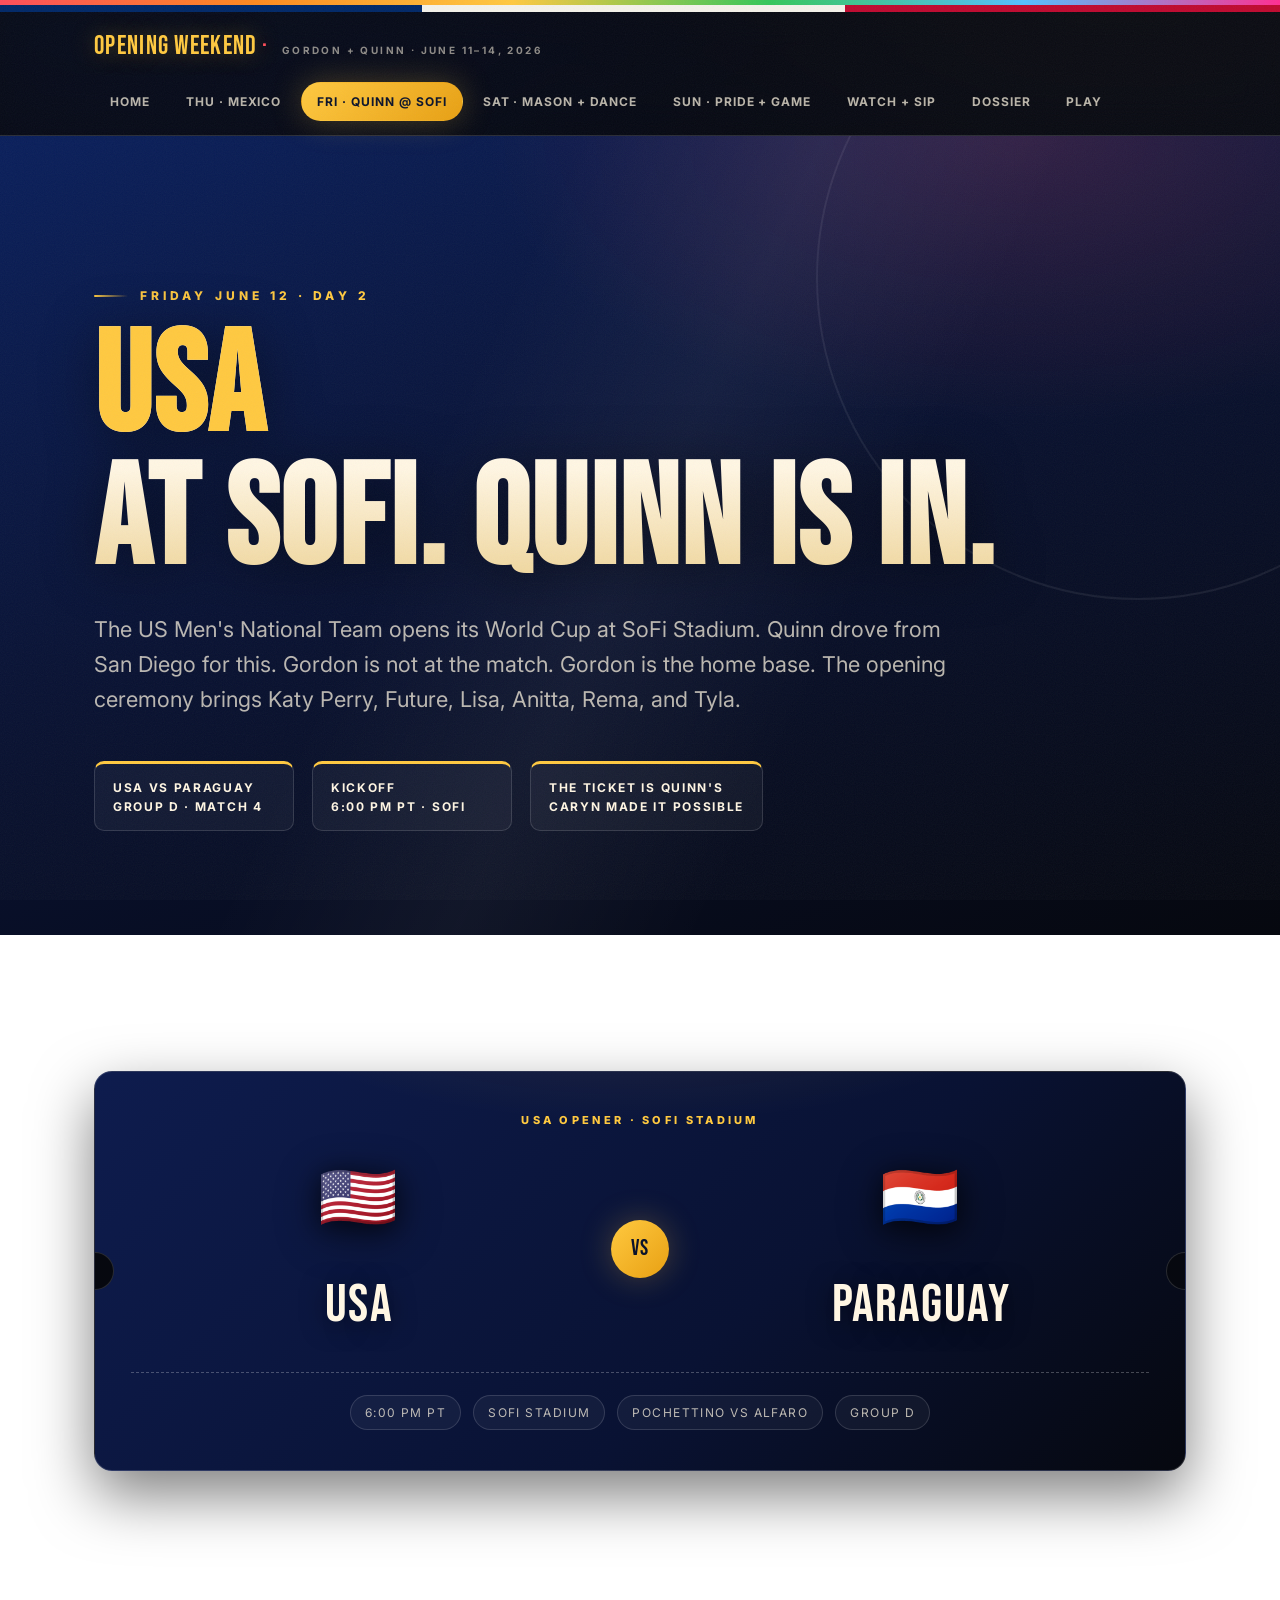
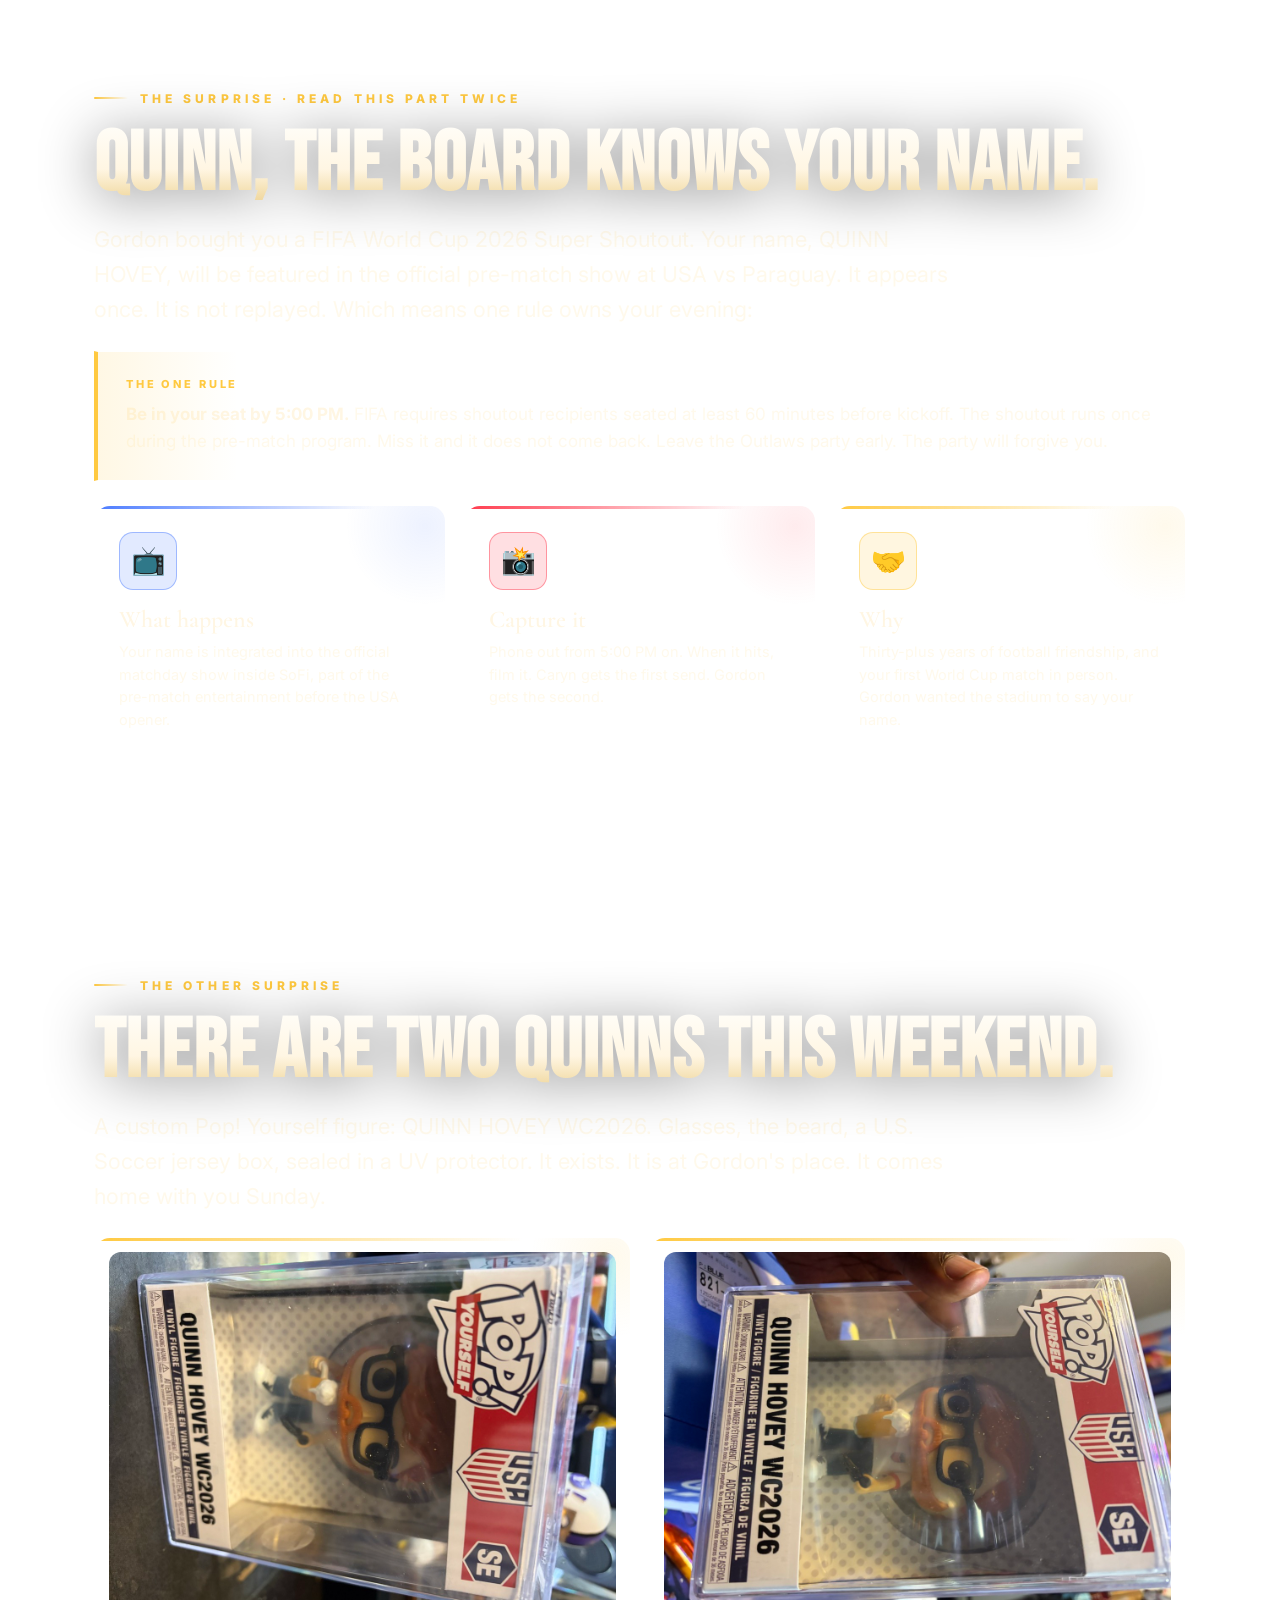
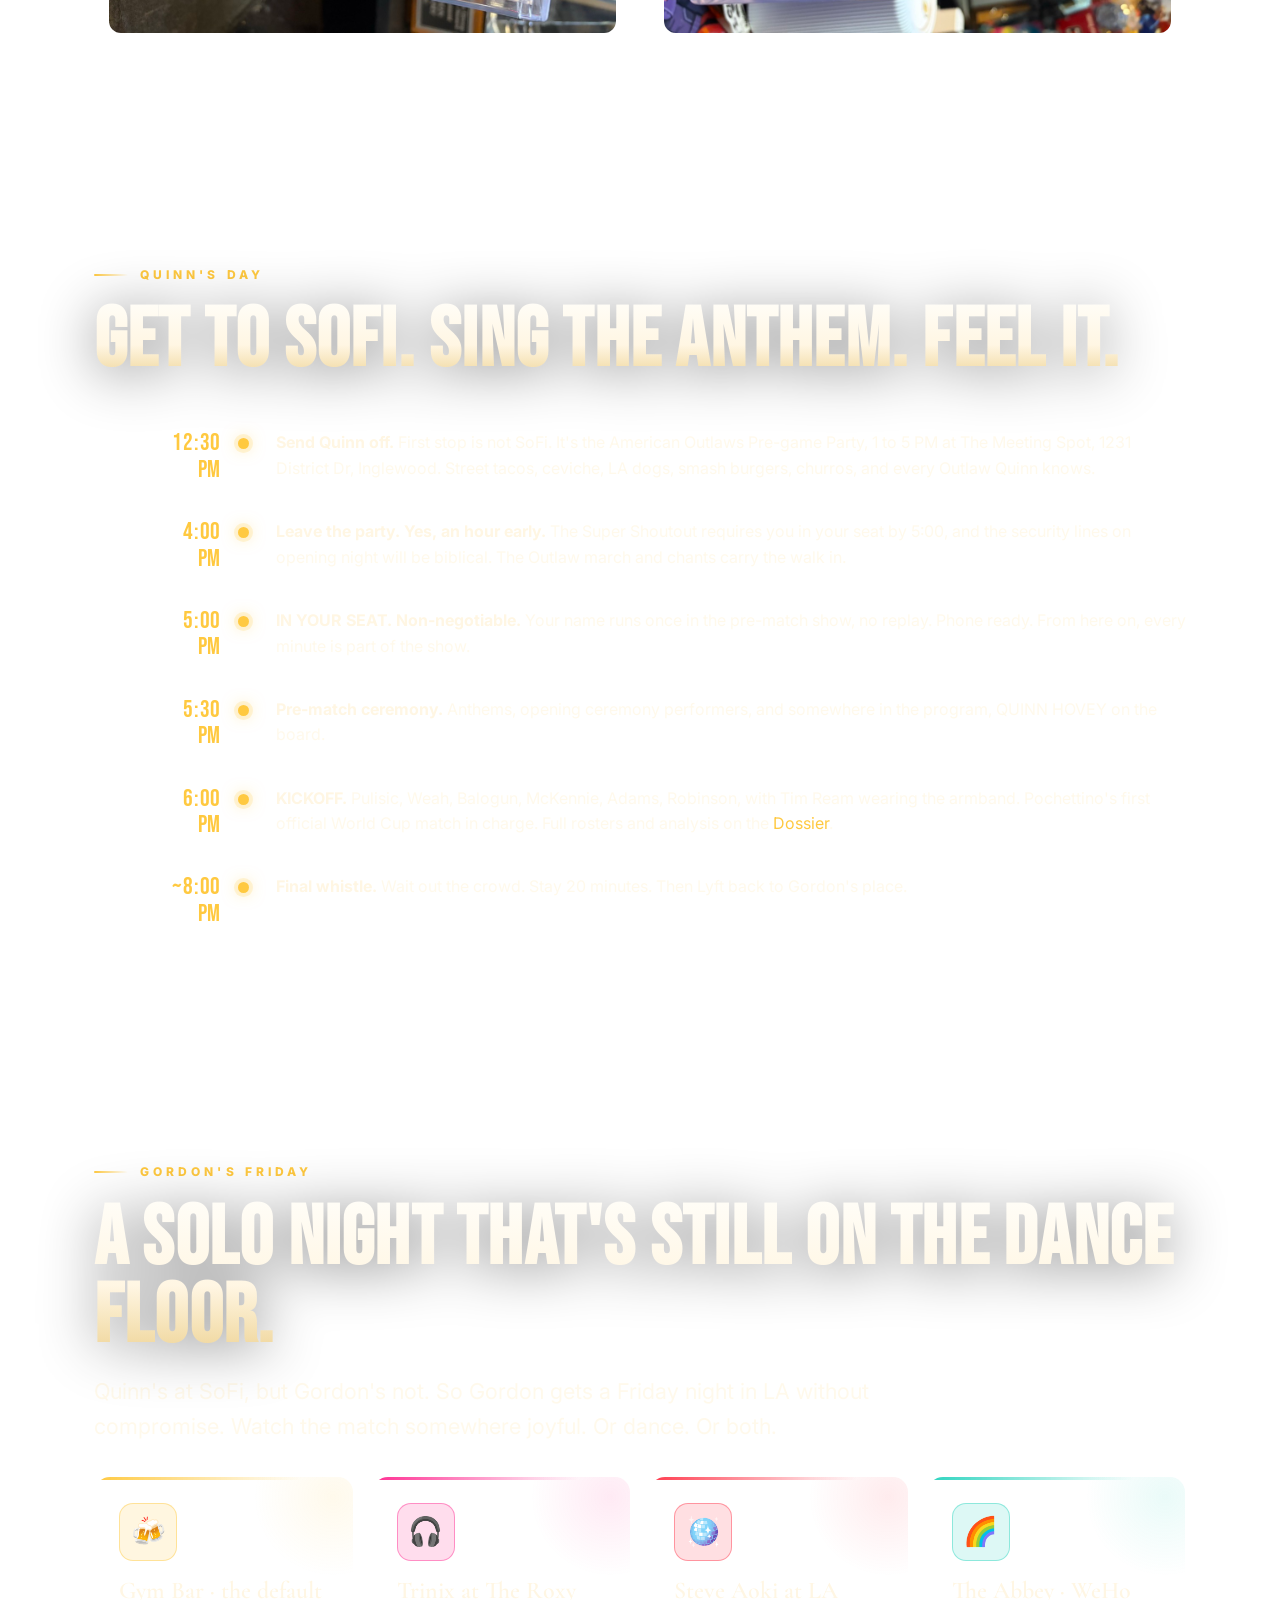
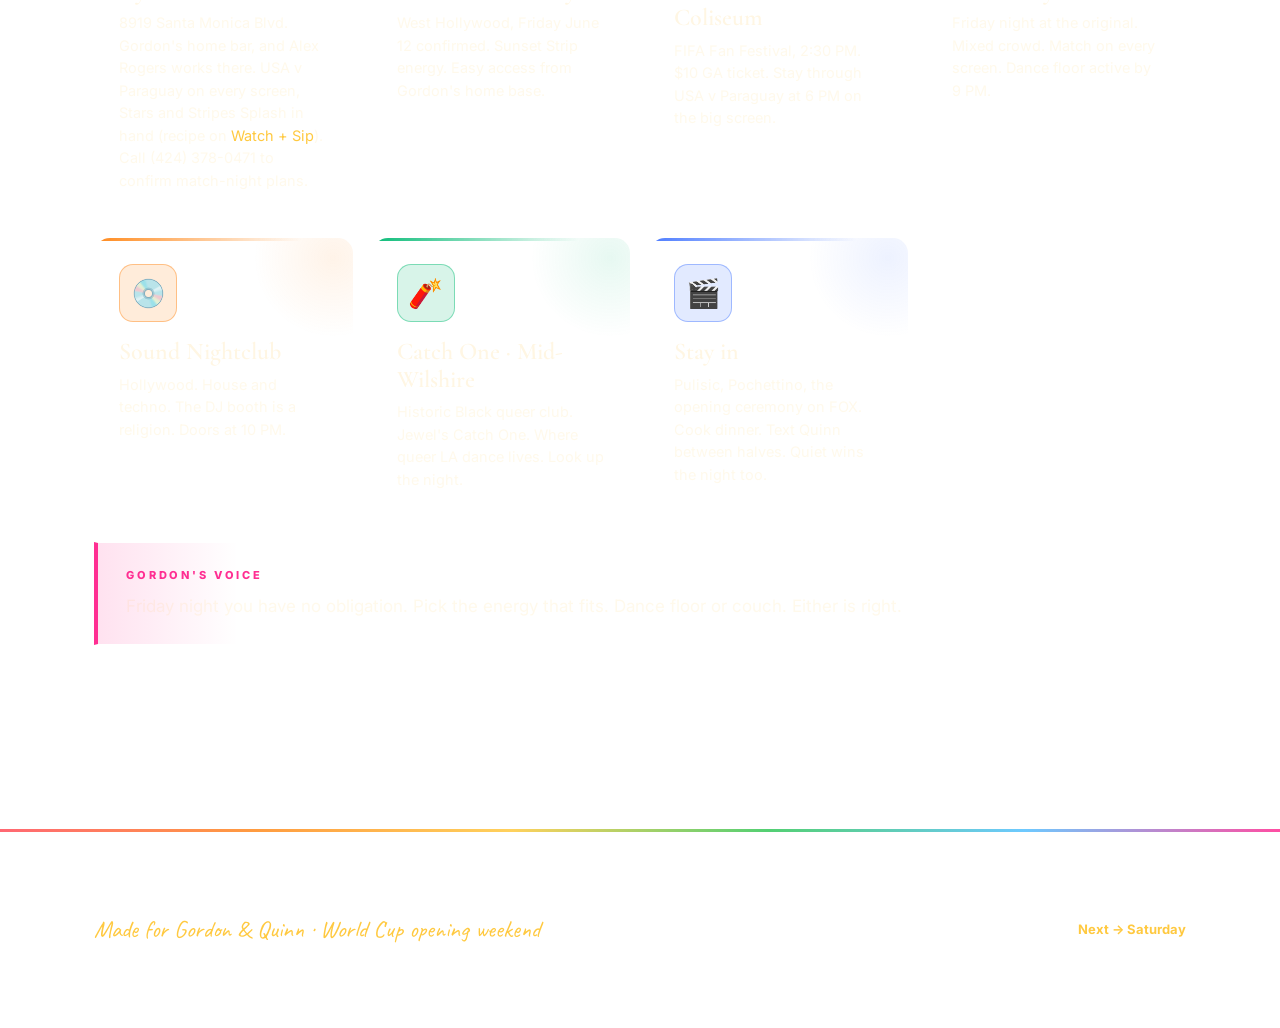
==== friday.html @ e185a809 "Opening Weekend LA — Gordon + Quinn World Cup 2026 site" ====
<!DOCTYPE html>
<html lang="en">
<head>
<meta charset="utf-8">
<meta name="viewport" content="width=device-width, initial-scale=1">
<title>Friday · Quinn at SoFi · Opening Weekend LA</title>
<link href="https://fonts.googleapis.com/css2?family=Bebas+Neue&family=Caveat:wght@400;700&family=Cormorant+Garamond:wght@500;600&family=Inter:wght@400;500;600;700;800&display=swap" rel="stylesheet">
<link rel="stylesheet" href="styles.css">
</head>
<body>

<div class="rainbow-bar"></div>
<div class="flag-bar usa"></div>

<header class="masthead">
  <div class="wrap">
    <a class="brand" href="index.html">Opening Weekend<span class="dot">·</span><span class="sub">Gordon + Quinn · June 11–14, 2026</span></a>
    <nav class="primary">
      <a href="index.html">Home</a>
      <a href="thursday.html">Thu · Mexico</a>
      <a href="friday.html" class="current">Fri · Quinn @ SoFi</a>
      <a href="saturday.html">Sat · Mason + Dance</a>
      <a href="sunday.html">Sun · Pride + Game</a>
      <a href="watch.html">Watch + Sip</a>
      <a href="showdown.html">Dossier</a>
      <a href="play.html">Play</a>
    </nav>
  </div>
</header>

<section class="hero usa">
  <div class="wrap">
    <div class="eyebrow" style="color: var(--gold);">Friday June 12 · Day 2</div>
    <h1 class="display"><span class="accent">USA</span><br>at SoFi. Quinn is in.</h1>
    <p class="lede" style="margin-top: 24px;">The US Men's National Team opens its World Cup at SoFi Stadium. Quinn drove from San Diego for this. Gordon is not at the match. Gordon is the home base. The opening ceremony brings Katy Perry, Future, Lisa, Anitta, Rema, and Tyla.</p>
    <div class="hero-meta">
      <div>USA vs Paraguay<br>Group D · Match 4</div>
      <div>Kickoff<br>6:00 PM PT · SoFi</div>
      <div>The ticket is Quinn's<br>Caryn made it possible</div>
    </div>
  </div>
</section>

<section class="section">
  <div class="wrap">
    <div class="match-card">
      <div class="label">USA opener · SoFi Stadium</div>
      <div class="teams">
        <div class="team"><span class="flag">🇺🇸</span>USA</div>
        <div class="vs">vs</div>
        <div class="team"><span class="flag">🇵🇾</span>Paraguay</div>
      </div>
      <div class="details">
        <span>6:00 PM PT</span>
        <span>SoFi Stadium</span>
        <span>Pochettino vs Alfaro</span>
        <span>Group D</span>
      </div>
    </div>
  </div>
</section>

<section class="section">
  <div class="wrap">
    <div class="eyebrow" style="color: var(--gold);">The surprise · read this part twice</div>
    <h2 class="display">Quinn, the board knows your name.</h2>
    <p class="lede" style="margin-top: 18px;">Gordon bought you a FIFA World Cup 2026 Super Shoutout. Your name, QUINN HOVEY, will be featured in the official pre-match show at USA vs Paraguay. It appears once. It is not replayed. Which means one rule owns your evening:</p>
    <div class="callout gold" style="margin-top: 24px;">
      <div class="label">The one rule</div>
      <p><strong>Be in your seat by 5:00 PM.</strong> FIFA requires shoutout recipients seated at least 60 minutes before kickoff. The shoutout runs once during the pre-match program. Miss it and it does not come back. Leave the Outlaws party early. The party will forgive you.</p>
    </div>
    <div class="cards-grid" style="margin-top: 24px;">
      <div class="fact-card blue">
        <div class="icon">📺</div>
        <h4>What happens</h4>
        <p>Your name is integrated into the official matchday show inside SoFi, part of the pre-match entertainment before the USA opener.</p>
      </div>
      <div class="fact-card red">
        <div class="icon">📸</div>
        <h4>Capture it</h4>
        <p>Phone out from 5:00 PM on. When it hits, film it. Caryn gets the first send. Gordon gets the second.</p>
      </div>
      <div class="fact-card gold">
        <div class="icon">🤝</div>
        <h4>Why</h4>
        <p>Thirty-plus years of football friendship, and your first World Cup match in person. Gordon wanted the stadium to say your name.</p>
      </div>
    </div>
  </div>
</section>

<section class="section">
  <div class="wrap">
    <div class="eyebrow">The other surprise</div>
    <h2 class="display">There are two Quinns this weekend.</h2>
    <p class="lede" style="margin-top: 18px;">A custom Pop! Yourself figure: QUINN HOVEY WC2026. Glasses, the beard, a U.S. Soccer jersey box, sealed in a UV protector. It exists. It is at Gordon's place. It comes home with you Sunday.</p>
    <div class="cards-grid" style="margin-top: 24px;">
      <div class="fact-card" style="padding: 14px;">
        <img src="assets/funko-quinn-box.jpg" alt="Custom Funko Pop! Yourself figure QUINN HOVEY WC2026 in USA box, sealed in a UV protector" style="width: 100%; border-radius: 12px; display: block;">
      </div>
      <div class="fact-card" style="padding: 14px;">
        <img src="assets/funko-quinn-hand.jpg" alt="The QUINN HOVEY WC2026 Funko held up close, glasses and beard visible" style="width: 100%; border-radius: 12px; display: block;">
      </div>
    </div>
  </div>
</section>

<section class="section">
  <div class="wrap">
    <div class="eyebrow">Quinn's day</div>
    <h2 class="display">Get to SoFi. Sing the anthem. Feel it.</h2>
    <div class="itinerary">
      <div class="when">12:30<br>PM</div>
      <div class="what"><strong>Send Quinn off.</strong> First stop is not SoFi. It's the American Outlaws Pre-game Party, 1 to 5 PM at The Meeting Spot, 1231 District Dr, Inglewood. Street tacos, ceviche, LA dogs, smash burgers, churros, and every Outlaw Quinn knows.</div>
      <div class="when">4:00<br>PM</div>
      <div class="what"><strong>Leave the party. Yes, an hour early.</strong> The Super Shoutout requires you in your seat by 5:00, and the security lines on opening night will be biblical. The Outlaw march and chants carry the walk in.</div>
      <div class="when">5:00<br>PM</div>
      <div class="what"><strong>IN YOUR SEAT. Non-negotiable.</strong> Your name runs once in the pre-match show, no replay. Phone ready. From here on, every minute is part of the show.</div>
      <div class="when">5:30<br>PM</div>
      <div class="what"><strong>Pre-match ceremony.</strong> Anthems, opening ceremony performers, and somewhere in the program, QUINN HOVEY on the board.</div>
      <div class="when">6:00<br>PM</div>
      <div class="what"><strong>KICKOFF.</strong> Pulisic, Weah, Balogun, McKennie, Adams, Robinson, with Tim Ream wearing the armband. Pochettino's first official World Cup match in charge. Full rosters and analysis on the <a href="showdown.html">Dossier</a>.</div>
      <div class="when">~8:00<br>PM</div>
      <div class="what"><strong>Final whistle.</strong> Wait out the crowd. Stay 20 minutes. Then Lyft back to Gordon's place.</div>
    </div>
  </div>
</section>

<section class="section">
  <div class="wrap">
    <div class="eyebrow">Gordon's Friday</div>
    <h2 class="display">A solo night that's still on the dance floor.</h2>
    <p class="lede" style="margin-top: 18px;">Quinn's at SoFi, but Gordon's not. So Gordon gets a Friday night in LA without compromise. Watch the match somewhere joyful. Or dance. Or both.</p>
    <div class="cards-grid">
      <div class="fact-card gold">
        <div class="icon">🍻</div>
        <h4>Gym Bar · the default</h4>
        <p>8919 Santa Monica Blvd. Gordon's home bar, and Alex Rogers works there. USA v Paraguay on every screen, Stars and Stripes Splash in hand (recipe on <a href="watch.html">Watch + Sip</a>). Call (424) 378-0471 to confirm match-night plans.</p>
      </div>
      <div class="fact-card magenta">
        <div class="icon">🎧</div>
        <h4>Trinix at The Roxy</h4>
        <p>West Hollywood, Friday June 12 confirmed. Sunset Strip energy. Easy access from Gordon's home base.</p>
      </div>
      <div class="fact-card red">
        <div class="icon">🪩</div>
        <h4>Steve Aoki at LA Coliseum</h4>
        <p>FIFA Fan Festival, 2:30 PM. $10 GA ticket. Stay through USA v Paraguay at 6 PM on the big screen.</p>
      </div>
      <div class="fact-card teal">
        <div class="icon">🌈</div>
        <h4>The Abbey · WeHo</h4>
        <p>Friday night at the original. Mixed crowd. Match on every screen. Dance floor active by 9 PM.</p>
      </div>
      <div class="fact-card orange">
        <div class="icon">💿</div>
        <h4>Sound Nightclub</h4>
        <p>Hollywood. House and techno. The DJ booth is a religion. Doors at 10 PM.</p>
      </div>
      <div class="fact-card green">
        <div class="icon">🧨</div>
        <h4>Catch One · Mid-Wilshire</h4>
        <p>Historic Black queer club. Jewel's Catch One. Where queer LA dance lives. Look up the night.</p>
      </div>
      <div class="fact-card blue">
        <div class="icon">🎬</div>
        <h4>Stay in</h4>
        <p>Pulisic, Pochettino, the opening ceremony on FOX. Cook dinner. Text Quinn between halves. Quiet wins the night too.</p>
      </div>
    </div>
    <div class="callout magenta" style="margin-top: 24px;">
      <div class="label">Gordon's voice</div>
      <p>Friday night you have no obligation. Pick the energy that fits. Dance floor or couch. Either is right.</p>
    </div>
  </div>
</section>

<footer class="site">
  <div class="wrap">
    <div class="made">Made for Gordon &amp; Quinn · World Cup opening weekend</div>
    <div><a href="saturday.html">Next → Saturday</a></div>
  </div>
</footer>

</body>
</html>
---- styles.css ----
/* Opening Weekend LA · Gordon + Quinn · World Cup 2026
   v2 — "Night Match" design system
   Stadium-night base, floodlight glows, glass cards, editorial type, motion with intent. */

:root {
  /* Stage */
  --night: #06080F;
  --night-2: #0A0F1E;
  --panel: rgba(255, 255, 255, 0.045);
  --panel-strong: rgba(255, 255, 255, 0.08);
  --glass-line: rgba(255, 255, 255, 0.14);
  --cream: #FFF6E3;
  --ink: #0B132B;

  /* Voices (text-bright variants for dark stage) */
  --gold: #FFC940;
  --gold-deep: #E8A013;
  --vermilion: #FF4D5A;
  --mexico-green: #0DBC79;
  --mexico-red: #FF3B4E;
  --usa-blue: #4D7CFF;
  --usa-red: #FF4D5A;
  --teal: #2DD4BF;
  --magenta: #FF2E92;
  --orange: #FF8A1E;
  --skyblue: #54C0FF;
  --grass: #35C75A;

  /* Flag-true colors (bars only) */
  --flag-green: #006847;
  --flag-red: #CE1126;
  --flag-blue: #002868;
  --flag-red-usa: #BF0A30;

  --rule: rgba(255, 255, 255, 0.10);
  --text-dim: rgba(255, 246, 227, 0.72);
  --text-faint: rgba(255, 246, 227, 0.55);
  --shadow: 0 24px 60px rgba(0, 0, 0, 0.5);
  --shadow-sm: 0 8px 24px rgba(0, 0, 0, 0.35);
  --glow-gold: 0 0 32px rgba(255, 201, 64, 0.25);
}

* { box-sizing: border-box; margin: 0; padding: 0; }
html { scroll-behavior: smooth; }

body {
  background:
    radial-gradient(1100px 600px at 12% -5%, rgba(77, 124, 255, 0.14), transparent 60%),
    radial-gradient(1000px 560px at 88% -5%, rgba(255, 201, 64, 0.10), transparent 60%),
    radial-gradient(900px 700px at 50% 110%, rgba(255, 46, 146, 0.07), transparent 65%),
    linear-gradient(180deg, var(--night-2) 0%, var(--night) 100%);
  background-attachment: fixed;
  color: var(--cream);
  font-family: "Inter", -apple-system, "Segoe UI", system-ui, sans-serif;
  font-size: 17px;
  line-height: 1.6;
  -webkit-font-smoothing: antialiased;
  overflow-x: hidden;
}

/* Film grain so the dark reads as atmosphere, not emptiness */
body::after {
  content: "";
  position: fixed;
  inset: 0;
  pointer-events: none;
  z-index: 1000;
  opacity: 0.05;
  background-image: url("data:image/svg+xml,%3Csvg xmlns='http://www.w3.org/2000/svg' width='160' height='160'%3E%3Cfilter id='n'%3E%3CfeTurbulence type='fractalNoise' baseFrequency='0.9' numOctaves='2'/%3E%3C/filter%3E%3Crect width='160' height='160' filter='url(%23n)'/%3E%3C/svg%3E");
}

img { max-width: 100%; display: block; }
a { color: var(--gold); text-decoration: none; border-bottom: 2px solid transparent; transition: border-color 0.2s, color 0.2s; }
a:hover { border-bottom-color: var(--gold); color: #FFE08A; }
button { font-family: inherit; cursor: pointer; }

.wrap { max-width: 1140px; margin: 0 auto; padding: 32px 24px; position: relative; }
.section { padding: 72px 0; position: relative; }
.section + .section { border-top: 1px solid var(--rule); }

/* ================= Type ================= */
.display {
  font-family: "Bebas Neue", "Oswald", sans-serif;
  font-weight: 700;
  letter-spacing: 0.015em;
  line-height: 0.94;
  text-transform: uppercase;
  background: linear-gradient(180deg, #FFFDF7 0%, var(--cream) 55%, #E9C97E 115%);
  -webkit-background-clip: text;
  background-clip: text;
  -webkit-text-fill-color: transparent;
  filter: drop-shadow(0 6px 28px rgba(0, 0, 0, 0.45));
}
h1.display { font-size: clamp(64px, 11vw, 152px); }
h2.display { font-size: clamp(42px, 6.5vw, 84px); }
h3.display { font-size: clamp(30px, 4vw, 50px); }

/* Accent spans stay vivid inside gradient headlines */
.display .accent { -webkit-text-fill-color: var(--gold); color: var(--gold); }
.display .vermilion { -webkit-text-fill-color: var(--vermilion); color: var(--vermilion); }
.display .skyblue { -webkit-text-fill-color: var(--skyblue); color: var(--skyblue); }
.display span[style] { -webkit-text-fill-color: currentColor; }

.script { font-family: "Caveat", cursive; font-style: italic; }

.eyebrow {
  font-size: 12px;
  letter-spacing: 0.34em;
  text-transform: uppercase;
  font-weight: 800;
  color: var(--gold);
  margin-bottom: 18px;
  display: inline-flex;
  align-items: center;
  gap: 12px;
}
.eyebrow::before {
  content: "";
  width: 34px;
  height: 2px;
  background: linear-gradient(90deg, var(--gold), transparent);
  border-radius: 2px;
}

.lede {
  font-size: clamp(18px, 1.7vw, 22px);
  line-height: 1.6;
  max-width: 62ch;
  color: var(--text-dim);
  font-weight: 400;
}
.small { font-size: 14px; color: var(--text-faint); }

/* ================= Bars ================= */
.rainbow-bar {
  height: 5px;
  background: linear-gradient(90deg,
    #FF4D5A, #FF8A1E, #FFC940, #35C75A, #54C0FF, #FF2E92);
}
.flag-bar {
  height: 7px;
  background: linear-gradient(90deg,
    var(--flag-green) 0%, var(--flag-green) 33%,
    #F4F2EA 33%, #F4F2EA 66%,
    var(--flag-red) 66%, var(--flag-red) 100%);
}
.flag-bar.usa {
  background: linear-gradient(90deg,
    var(--flag-blue) 0%, var(--flag-blue) 33%,
    #F4F2EA 33%, #F4F2EA 66%,
    var(--flag-red-usa) 66%, var(--flag-red-usa) 100%);
}

/* ================= Masthead ================= */
.masthead {
  position: sticky;
  top: 0;
  z-index: 50;
  background: rgba(6, 8, 15, 0.72);
  -webkit-backdrop-filter: blur(18px) saturate(1.4);
  backdrop-filter: blur(18px) saturate(1.4);
  border-bottom: 1px solid var(--glass-line);
}
.masthead .wrap {
  display: flex;
  justify-content: space-between;
  align-items: center;
  padding: 14px 24px;
  flex-wrap: wrap;
  gap: 14px;
}
.brand {
  font-family: "Bebas Neue", sans-serif;
  font-size: 26px;
  letter-spacing: 0.05em;
  color: var(--gold);
  border: none;
  text-transform: uppercase;
  text-shadow: 0 0 24px rgba(255, 201, 64, 0.35);
}
.brand:hover { color: #FFE08A; border: none; }
.brand .dot { color: var(--vermilion); margin: 0 4px; }
.brand .sub {
  font-family: "Inter", sans-serif;
  font-size: 10px;
  letter-spacing: 0.24em;
  color: var(--text-faint);
  font-weight: 700;
  margin-left: 10px;
  text-shadow: none;
}
nav.primary { display: flex; gap: 4px; flex-wrap: wrap; }
nav.primary a {
  font-size: 12px;
  letter-spacing: 0.08em;
  font-weight: 700;
  color: var(--text-dim);
  padding: 9px 15px;
  border: 1px solid transparent;
  border-radius: 999px;
  text-transform: uppercase;
  transition: all 0.2s;
}
nav.primary a:hover {
  color: var(--cream);
  border-color: var(--glass-line);
  background: var(--panel);
}
nav.primary a.current {
  background: linear-gradient(135deg, var(--gold) 0%, var(--gold-deep) 100%);
  color: var(--ink);
  box-shadow: var(--glow-gold);
  border-color: transparent;
}

/* ================= Hero ================= */
.hero {
  padding: 110px 0 72px;
  position: relative;
  overflow: hidden;
  isolation: isolate;
}
/* Pitch center-circle, faint, behind everything */
.hero::before {
  content: "";
  position: absolute;
  right: -180px;
  top: -180px;
  width: 640px;
  height: 640px;
  border: 2px solid rgba(255, 255, 255, 0.07);
  border-radius: 50%;
  z-index: -1;
}
/* Floodlight beam */
.hero::after {
  content: "";
  position: absolute;
  inset: 0;
  z-index: -1;
  background: linear-gradient(115deg, transparent 35%, rgba(255, 255, 255, 0.045) 50%, transparent 65%);
}
.hero .wrap > * { animation: rise 0.8s cubic-bezier(0.2, 0.7, 0.2, 1) both; }
.hero .wrap > *:nth-child(2) { animation-delay: 0.1s; }
.hero .wrap > *:nth-child(3) { animation-delay: 0.22s; }
.hero .wrap > *:nth-child(4) { animation-delay: 0.34s; }

.hero.mexican {
  background:
    radial-gradient(900px 480px at 80% 0%, rgba(255, 59, 78, 0.18), transparent 60%),
    linear-gradient(160deg, #003D2B 0%, #06221A 45%, var(--night) 100%);
}
.hero.usa {
  background:
    radial-gradient(900px 480px at 80% 0%, rgba(255, 77, 90, 0.16), transparent 60%),
    linear-gradient(160deg, #0A1F5C 0%, #091233 45%, var(--night) 100%);
}
.hero.party {
  background:
    radial-gradient(900px 480px at 75% 0%, rgba(84, 192, 255, 0.14), transparent 60%),
    linear-gradient(160deg, #5C0F3C 0%, #220A26 50%, var(--night) 100%);
}
.hero.play {
  background:
    radial-gradient(900px 480px at 78% 0%, rgba(255, 201, 64, 0.14), transparent 60%),
    linear-gradient(160deg, #0B4D33 0%, #07281F 50%, var(--night) 100%);
}
.hero.sun {
  background:
    radial-gradient(1000px 520px at 75% -10%, rgba(255, 255, 255, 0.35), transparent 55%),
    linear-gradient(160deg, #FFC940 0%, #FF8A1E 60%, #F4632E 100%);
  color: var(--ink);
}
.hero.sun .display {
  background: linear-gradient(180deg, #1A1206 0%, #3B240A 100%);
  -webkit-background-clip: text;
  background-clip: text;
  -webkit-text-fill-color: transparent;
  filter: drop-shadow(0 4px 18px rgba(120, 60, 0, 0.25));
}
.hero.sun .lede { color: rgba(26, 18, 6, 0.82); }
.hero.sun::before { border-color: rgba(255, 255, 255, 0.28); }

.hero-meta {
  display: flex;
  gap: 18px;
  margin-top: 44px;
  font-size: 12px;
  letter-spacing: 0.14em;
  text-transform: uppercase;
  font-weight: 700;
  flex-wrap: wrap;
}
.hero-meta > div {
  background: var(--panel);
  border: 1px solid var(--glass-line);
  border-top: 3px solid var(--gold);
  border-radius: 10px;
  padding: 14px 18px;
  min-width: 200px;
  line-height: 1.6;
  -webkit-backdrop-filter: blur(8px);
  backdrop-filter: blur(8px);
}
.hero.sun .hero-meta > div {
  background: rgba(255, 255, 255, 0.30);
  border-color: rgba(26, 18, 6, 0.18);
  border-top-color: var(--ink);
}

/* ================= Day cards (home) ================= */
.days-grid {
  display: grid;
  grid-template-columns: repeat(auto-fit, minmax(230px, 1fr));
  gap: 18px;
  margin-top: 36px;
}
.day-card {
  --edge: var(--mexico-green);
  position: relative;
  display: block;
  padding: 26px 24px 30px;
  border-radius: 16px;
  color: var(--cream);
  border: 1px solid transparent;
  background:
    linear-gradient(180deg, rgba(20, 26, 44, 0.92), rgba(11, 15, 28, 0.92)) padding-box,
    linear-gradient(160deg, var(--edge), rgba(255, 255, 255, 0.08) 55%, transparent) border-box;
  box-shadow: var(--shadow-sm);
  transition: transform 0.25s cubic-bezier(0.2, 0.7, 0.2, 1), box-shadow 0.25s;
  overflow: hidden;
}
.day-card.fri { --edge: var(--usa-blue); }
.day-card.sat { --edge: var(--magenta); }
.day-card.sun { --edge: var(--gold); }
.day-card::after {
  content: "→";
  position: absolute;
  right: 20px;
  bottom: 16px;
  font-size: 20px;
  color: var(--edge);
  opacity: 0;
  transform: translateX(-8px);
  transition: all 0.25s;
}
.day-card:hover {
  transform: translateY(-6px);
  box-shadow: 0 20px 48px rgba(0, 0, 0, 0.55), 0 0 0 1px var(--edge);
  color: var(--cream);
}
.day-card:hover::after { opacity: 1; transform: translateX(0); }
.day-card .date {
  font-family: "Bebas Neue", sans-serif;
  font-size: 64px;
  line-height: 0.85;
  background: linear-gradient(180deg, var(--cream), var(--edge));
  -webkit-background-clip: text;
  background-clip: text;
  -webkit-text-fill-color: transparent;
}
.day-card .date .weekday {
  display: block;
  font-family: "Inter", sans-serif;
  font-size: 12px;
  letter-spacing: 0.3em;
  font-weight: 800;
  -webkit-text-fill-color: var(--edge);
  margin-top: 10px;
}
.day-card .title {
  font-family: "Cormorant Garamond", Georgia, serif;
  font-size: 24px;
  line-height: 1.18;
  margin-top: 18px;
  font-weight: 600;
  color: var(--cream);
}
.day-card .tag {
  font-size: 13px;
  color: var(--text-faint);
  margin-top: 12px;
  line-height: 1.5;
}

/* ================= Itinerary (timeline) ================= */
.itinerary {
  display: grid;
  grid-template-columns: 150px 1fr;
  gap: 0 32px;
  margin-top: 32px;
}
.itinerary .when {
  font-family: "Bebas Neue", sans-serif;
  font-size: 24px;
  color: var(--gold);
  text-align: right;
  letter-spacing: 0.03em;
  padding: 18px 22px 18px 0;
  position: relative;
  border-right: 1px solid var(--rule);
  line-height: 1.1;
}
.itinerary .when::after {
  content: "";
  position: absolute;
  right: -6px;
  top: 26px;
  width: 11px;
  height: 11px;
  border-radius: 50%;
  background: var(--gold);
  box-shadow: 0 0 0 4px rgba(255, 201, 64, 0.18), 0 0 16px rgba(255, 201, 64, 0.6);
}
.itinerary .what {
  font-size: 16px;
  line-height: 1.6;
  padding: 18px 0;
  color: var(--text-dim);
  border-bottom: 1px dashed var(--rule);
}
.itinerary .what strong { color: var(--cream); font-weight: 700; }

/* ================= Fact cards ================= */
.cards-grid {
  display: grid;
  grid-template-columns: repeat(auto-fit, minmax(250px, 1fr));
  gap: 18px;
  margin-top: 32px;
}
.fact-card {
  --edge: var(--gold);
  background: var(--panel);
  border: 1px solid var(--glass-line);
  border-radius: 16px;
  padding: 26px 24px;
  position: relative;
  overflow: hidden;
  -webkit-backdrop-filter: blur(10px);
  backdrop-filter: blur(10px);
  transition: transform 0.25s cubic-bezier(0.2, 0.7, 0.2, 1), border-color 0.25s, box-shadow 0.25s;
}
.fact-card::before {
  content: "";
  position: absolute;
  top: 0; left: 0; right: 0;
  height: 3px;
  background: linear-gradient(90deg, var(--edge), transparent 80%);
}
.fact-card::after {
  content: "";
  position: absolute;
  top: -60px; right: -60px;
  width: 160px; height: 160px;
  border-radius: 50%;
  background: radial-gradient(circle, var(--edge) 0%, transparent 70%);
  opacity: 0.10;
  transition: opacity 0.25s;
}
.fact-card:hover {
  transform: translateY(-4px);
  border-color: var(--edge);
  box-shadow: 0 16px 40px rgba(0, 0, 0, 0.45);
}
.fact-card:hover::after { opacity: 0.22; }
.fact-card.green { --edge: var(--mexico-green); }
.fact-card.red { --edge: var(--mexico-red); }
.fact-card.blue { --edge: var(--usa-blue); }
.fact-card.magenta { --edge: var(--magenta); }
.fact-card.teal { --edge: var(--teal); }
.fact-card.orange { --edge: var(--orange); }
.fact-card.gold { --edge: var(--gold); }
.fact-card .icon {
  width: 58px; height: 58px;
  display: grid;
  place-items: center;
  font-size: 28px;
  border-radius: 14px;
  background: color-mix(in srgb, var(--edge) 16%, transparent);
  border: 1px solid color-mix(in srgb, var(--edge) 45%, transparent);
  margin-bottom: 16px;
}
.fact-card h4 {
  font-family: "Cormorant Garamond", Georgia, serif;
  font-size: 24px;
  font-weight: 600;
  color: var(--cream);
  margin-bottom: 8px;
  line-height: 1.15;
}
.fact-card p { font-size: 14.5px; line-height: 1.55; color: var(--text-dim); }

/* ================= Match card (ticket) ================= */
.match-card {
  position: relative;
  background:
    radial-gradient(700px 300px at 50% -40%, rgba(255, 201, 64, 0.16), transparent 70%),
    linear-gradient(135deg, #0E1C4E 0%, #091233 60%, #06080F 100%);
  color: var(--cream);
  border: 1px solid var(--glass-line);
  border-radius: 18px;
  padding: 40px 36px;
  box-shadow: var(--shadow);
  margin-top: 32px;
  overflow: hidden;
}
.match-card.mexico {
  background:
    radial-gradient(700px 300px at 50% -40%, rgba(255, 201, 64, 0.16), transparent 70%),
    linear-gradient(135deg, #064D36 0%, #06291E 60%, #06080F 100%);
}
/* Ticket punch-holes */
.match-card::before, .match-card::after {
  content: "";
  position: absolute;
  top: 50%;
  width: 36px; height: 36px;
  border-radius: 50%;
  background: var(--night);
  border: 1px solid var(--glass-line);
  transform: translateY(-50%);
}
.match-card::before { left: -19px; }
.match-card::after { right: -19px; }
.match-card .label {
  font-size: 11px;
  letter-spacing: 0.3em;
  font-weight: 800;
  text-transform: uppercase;
  color: var(--gold);
  margin-bottom: 14px;
  text-align: center;
}
.match-card .teams {
  display: grid;
  grid-template-columns: 1fr auto 1fr;
  gap: 24px;
  align-items: center;
  margin: 20px 0;
}
.match-card .team {
  text-align: center;
  font-family: "Bebas Neue", sans-serif;
  font-size: clamp(30px, 4.5vw, 54px);
  letter-spacing: 0.02em;
  text-shadow: 0 4px 24px rgba(0, 0, 0, 0.5);
}
.match-card .team .flag {
  font-size: 64px;
  display: block;
  margin-bottom: 10px;
  filter: drop-shadow(0 8px 20px rgba(0, 0, 0, 0.45));
}
.match-card .vs {
  font-family: "Bebas Neue", sans-serif;
  font-size: 22px;
  color: var(--ink);
  letter-spacing: 0.06em;
  background: linear-gradient(135deg, var(--gold), var(--gold-deep));
  width: 58px; height: 58px;
  border-radius: 50%;
  display: grid;
  place-items: center;
  box-shadow: var(--glow-gold);
}
.match-card .details {
  display: flex;
  justify-content: center;
  gap: 12px;
  flex-wrap: wrap;
  margin-top: 24px;
  padding-top: 22px;
  border-top: 1px dashed rgba(255, 255, 255, 0.25);
  font-size: 12px;
  letter-spacing: 0.12em;
  text-transform: uppercase;
  color: var(--text-dim);
}
.match-card .details span {
  border: 1px solid var(--glass-line);
  background: var(--panel);
  padding: 7px 14px;
  border-radius: 999px;
}

/* ================= Quote ================= */
.quote {
  font-family: "Cormorant Garamond", Georgia, serif;
  font-size: clamp(28px, 3.8vw, 44px);
  font-style: italic;
  line-height: 1.28;
  color: var(--cream);
  margin: 48px 0 32px;
  max-width: 44ch;
  position: relative;
  padding-left: 36px;
}
.quote::before {
  content: "“";
  position: absolute;
  left: -14px;
  top: -48px;
  font-size: 150px;
  line-height: 1;
  color: var(--gold);
  opacity: 0.22;
  font-style: normal;
}
.quote .attr {
  font-style: normal;
  font-family: "Inter", sans-serif;
  font-size: 12px;
  letter-spacing: 0.26em;
  text-transform: uppercase;
  color: var(--gold);
  font-weight: 800;
  display: block;
  margin-top: 18px;
}

/* ================= Big stat ================= */
.bigstat {
  display: grid;
  grid-template-columns: repeat(auto-fit, minmax(160px, 1fr));
  gap: 16px;
  margin-top: 32px;
}
.bigstat .stat {
  text-align: center;
  padding: 28px 16px;
  background: var(--panel);
  border: 1px solid var(--glass-line);
  border-radius: 14px;
}
.bigstat .num {
  font-family: "Bebas Neue", sans-serif;
  font-size: 64px;
  line-height: 1;
  background: linear-gradient(180deg, var(--cream), var(--gold));
  -webkit-background-clip: text;
  background-clip: text;
  -webkit-text-fill-color: transparent;
}
.bigstat .lbl {
  font-size: 11px;
  letter-spacing: 0.2em;
  text-transform: uppercase;
  color: var(--text-faint);
  font-weight: 700;
  margin-top: 10px;
}

/* ================= Callout ================= */
.callout {
  --edge: var(--mexico-red);
  background: var(--panel);
  border: 1px solid var(--glass-line);
  border-left: 4px solid var(--edge);
  padding: 24px 28px;
  border-radius: 0 14px 14px 0;
  margin-top: 28px;
  position: relative;
  overflow: hidden;
}
.callout::before {
  content: "";
  position: absolute;
  left: 0; top: 0; bottom: 0;
  width: 140px;
  background: linear-gradient(90deg, color-mix(in srgb, var(--edge) 14%, transparent), transparent);
  pointer-events: none;
}
.callout.green { --edge: var(--mexico-green); }
.callout.blue { --edge: var(--usa-blue); }
.callout.gold { --edge: var(--gold); }
.callout.magenta { --edge: var(--magenta); }
.callout .label {
  font-size: 11px;
  letter-spacing: 0.26em;
  font-weight: 800;
  text-transform: uppercase;
  color: var(--edge);
  margin-bottom: 8px;
}
.callout p { color: var(--text-dim); }
.callout p strong { color: var(--cream); }

/* ================= Badges (trophy case) ================= */
.badges {
  display: grid;
  grid-template-columns: repeat(auto-fit, minmax(150px, 1fr));
  gap: 16px;
  margin-top: 28px;
}
.badge {
  background: var(--panel);
  border: 1.5px dashed rgba(255, 246, 227, 0.22);
  border-radius: 16px;
  padding: 20px 14px;
  text-align: center;
  position: relative;
  cursor: pointer;
  transition: all 0.25s cubic-bezier(0.2, 0.7, 0.2, 1);
  overflow: hidden;
}
.badge:hover { transform: translateY(-3px); border-color: rgba(255, 201, 64, 0.5); }
.badge .badge-icon {
  font-size: 40px;
  display: block;
  filter: grayscale(1) brightness(0.7);
  transition: filter 0.3s;
}
.badge .badge-title {
  font-family: "Bebas Neue", sans-serif;
  font-size: 17px;
  letter-spacing: 0.08em;
  margin-top: 8px;
  color: var(--text-dim);
}
.badge .badge-desc { font-size: 11px; margin-top: 4px; color: var(--text-faint); }
.badge.unlocked {
  border: 1.5px solid var(--gold);
  background:
    radial-gradient(140px 90px at 50% 0%, rgba(255, 201, 64, 0.30), transparent 75%),
    var(--panel-strong);
  box-shadow: var(--glow-gold);
  transform: scale(1.02);
}
.badge.unlocked .badge-icon { filter: none; }
.badge.unlocked .badge-title { color: var(--gold); }
.badge.unlocked .badge-desc { color: var(--text-dim); }
/* Shimmer sweep on unlock */
.badge.unlocked::after {
  content: "";
  position: absolute;
  inset: 0;
  background: linear-gradient(115deg, transparent 30%, rgba(255, 255, 255, 0.18) 50%, transparent 70%);
  background-size: 240% 100%;
  animation: shimmer 2.6s ease-in-out infinite;
  pointer-events: none;
}

/* ================= Bingo ================= */
.bingo {
  display: grid;
  grid-template-columns: repeat(5, 1fr);
  gap: 8px;
  margin-top: 24px;
  max-width: 580px;
}
.bingo-cell {
  background: var(--panel);
  border: 1px solid var(--glass-line);
  border-radius: 10px;
  padding: 8px;
  aspect-ratio: 1;
  display: flex;
  align-items: center;
  justify-content: center;
  text-align: center;
  font-size: 11px;
  font-weight: 600;
  line-height: 1.25;
  color: var(--text-dim);
  cursor: pointer;
  transition: all 0.2s;
  user-select: none;
  position: relative;
}
.bingo-cell:hover { border-color: var(--gold); color: var(--cream); transform: translateY(-2px); }
.bingo-cell.marked {
  background: linear-gradient(145deg, var(--gold) 0%, var(--gold-deep) 100%);
  color: var(--ink);
  border-color: transparent;
  font-weight: 700;
  transform: rotate(-2.5deg) scale(1.03);
  box-shadow: var(--glow-gold);
}
.bingo-cell.marked::after {
  content: "✓";
  position: absolute;
  top: 4px; right: 7px;
  font-size: 13px;
  font-weight: 900;
  color: var(--ink);
}
.bingo-cell.free {
  background: linear-gradient(145deg, var(--magenta) 0%, var(--vermilion) 100%);
  color: var(--cream);
  border-color: transparent;
  font-weight: 800;
  letter-spacing: 0.06em;
}

/* ================= Penalty game ================= */
.penalty-game {
  background:
    radial-gradient(500px 200px at 20% 0%, rgba(255, 255, 255, 0.10), transparent 60%),
    radial-gradient(500px 200px at 80% 0%, rgba(255, 255, 255, 0.10), transparent 60%),
    linear-gradient(180deg, #0E1C4E 0%, #0A2A1E 100%);
  border: 1px solid var(--glass-line);
  border-radius: 18px;
  padding: 28px 24px 32px;
  text-align: center;
  margin-top: 28px;
  box-shadow: var(--shadow);
}
.penalty-stage {
  width: 100%;
  max-width: 500px;
  margin: 16px auto 0;
  aspect-ratio: 16/9;
  background:
    radial-gradient(300px 120px at 15% 8%, rgba(255, 246, 200, 0.5), transparent 60%),
    radial-gradient(300px 120px at 85% 8%, rgba(255, 246, 200, 0.5), transparent 60%),
    linear-gradient(180deg, #0B1B3A 0%, #11264D 42%, #1E7A35 42%, #16602A 100%);
  border-radius: 12px;
  position: relative;
  overflow: hidden;
  box-shadow: inset 0 0 60px rgba(0, 0, 0, 0.45), var(--shadow-sm);
}
/* Mowing stripes */
.penalty-stage::before {
  content: "";
  position: absolute;
  left: 0; right: 0; top: 42%; bottom: 0;
  background: repeating-linear-gradient(90deg,
    rgba(255, 255, 255, 0.05) 0 48px, transparent 48px 96px);
}
/* Crowd shimmer band */
.penalty-stage::after {
  content: "";
  position: absolute;
  left: 0; right: 0; top: 0; height: 42%;
  background-image: radial-gradient(rgba(255, 255, 255, 0.16) 1px, transparent 1.5px);
  background-size: 9px 7px;
  opacity: 0.5;
}
.goal {
  position: absolute;
  top: 16%; left: 17%; right: 17%; bottom: 36%;
  border: 5px solid #F4F2EA;
  border-bottom: none;
  border-radius: 6px 6px 0 0;
  background:
    repeating-linear-gradient(90deg, rgba(255, 255, 255, 0.16) 0 1px, transparent 1px 12px),
    repeating-linear-gradient(0deg, rgba(255, 255, 255, 0.16) 0 1px, transparent 1px 12px);
  z-index: 1;
}
.keeper {
  position: absolute;
  bottom: 38%;
  left: 50%;
  width: 52px;
  height: 82px;
  background:
    linear-gradient(180deg, #FFC940 0%, #FFC940 38%, #0B132B 38%, #0B132B 75%, #FF4D5A 75%);
  border-radius: 14px 14px 6px 6px;
  transform: translateX(-50%);
  transition: left 0.4s cubic-bezier(0.5, 0, 0.3, 1.2);
  z-index: 2;
  box-shadow: 0 10px 24px rgba(0, 0, 0, 0.45);
}
.keeper::before {
  content: "";
  position: absolute;
  top: -16px; left: 50%;
  width: 22px; height: 22px;
  border-radius: 50%;
  background: #E8B98A;
  transform: translateX(-50%);
}
.ball {
  position: absolute;
  bottom: 8%;
  left: 50%;
  width: 28px; height: 28px;
  background: radial-gradient(circle at 35% 30%, #FFFFFF 0%, #DDD 55%, #222 115%);
  border-radius: 50%;
  transform: translateX(-50%);
  transition: all 0.7s cubic-bezier(0.4, 0, 0.6, 1.4);
  z-index: 3;
  box-shadow: 0 6px 14px rgba(0, 0, 0, 0.5);
}
.penalty-controls {
  margin-top: 20px;
  display: flex;
  gap: 10px;
  justify-content: center;
  flex-wrap: wrap;
}
.kick-btn {
  background: linear-gradient(135deg, var(--gold) 0%, var(--gold-deep) 100%);
  color: var(--ink);
  border: none;
  padding: 14px 26px;
  border-radius: 999px;
  font-weight: 800;
  font-size: 14px;
  letter-spacing: 0.1em;
  text-transform: uppercase;
  box-shadow: 0 6px 18px rgba(232, 160, 19, 0.35);
  transition: transform 0.12s, box-shadow 0.12s;
}
.kick-btn:hover { transform: translateY(-2px); box-shadow: 0 10px 26px rgba(232, 160, 19, 0.5); }
.kick-btn:active { transform: translateY(1px); }
.kick-btn.reset {
  background: transparent;
  color: var(--cream);
  border: 1.5px solid var(--glass-line);
  box-shadow: none;
}
.kick-btn.reset:hover { border-color: var(--gold); color: var(--gold); }
.penalty-score {
  font-family: "Bebas Neue", sans-serif;
  font-size: 38px;
  margin-top: 16px;
  letter-spacing: 0.12em;
  background: linear-gradient(180deg, var(--cream), var(--gold));
  -webkit-background-clip: text;
  background-clip: text;
  -webkit-text-fill-color: transparent;
}
.penalty-msg {
  font-family: "Cormorant Garamond", Georgia, serif;
  font-style: italic;
  font-size: 23px;
  margin-top: 6px;
  min-height: 32px;
  color: var(--text-dim);
}

/* ================= Predictions ================= */
.prediction-grid {
  display: grid;
  grid-template-columns: repeat(auto-fit, minmax(280px, 1fr));
  gap: 16px;
  margin-top: 28px;
}
.predict-card {
  background: var(--panel);
  border: 1px solid var(--glass-line);
  border-radius: 14px;
  padding: 22px 18px;
  -webkit-backdrop-filter: blur(8px);
  backdrop-filter: blur(8px);
}
.predict-card .match {
  font-family: "Bebas Neue", sans-serif;
  font-size: 23px;
  letter-spacing: 0.03em;
  margin-bottom: 14px;
  text-align: center;
  color: var(--cream);
}
.predict-card .options { display: flex; gap: 8px; }
.predict-card .opt {
  flex: 1;
  padding: 11px 10px;
  border-radius: 10px;
  border: 1px solid var(--glass-line);
  background: rgba(255, 255, 255, 0.03);
  color: var(--text-dim);
  font-weight: 700;
  font-size: 13px;
  cursor: pointer;
  text-align: center;
  transition: all 0.18s;
}
.predict-card .opt:hover { border-color: var(--gold); color: var(--cream); transform: translateY(-2px); }
.predict-card .opt.chosen {
  background: linear-gradient(135deg, var(--vermilion), var(--magenta));
  color: #FFF;
  border-color: transparent;
  box-shadow: 0 6px 20px rgba(255, 46, 146, 0.35);
}

/* ================= Footer ================= */
footer.site {
  border-top: 1px solid var(--rule);
  padding: 48px 0;
  margin-top: 80px;
  position: relative;
}
footer.site::before {
  content: "";
  position: absolute;
  top: -1px; left: 0; right: 0;
  height: 3px;
  background: linear-gradient(90deg, #FF4D5A, #FF8A1E, #FFC940, #35C75A, #54C0FF, #FF2E92);
  opacity: 0.85;
}
footer.site .wrap {
  display: flex;
  justify-content: space-between;
  flex-wrap: wrap;
  gap: 16px;
  font-size: 13px;
  color: var(--text-faint);
  align-items: center;
}
footer.site .made {
  font-family: "Caveat", cursive;
  font-size: 24px;
  color: var(--gold);
}
footer.site a { color: var(--gold); border: none; font-weight: 700; }

/* ================= Motion ================= */
@keyframes rise {
  from { opacity: 0; transform: translateY(26px); }
  to { opacity: 1; transform: translateY(0); }
}
@keyframes pop {
  0% { transform: scale(0); opacity: 0; }
  60% { transform: scale(1.25); opacity: 1; }
  100% { transform: scale(1); }
}
@keyframes shimmer {
  0% { background-position: 130% 0; }
  100% { background-position: -130% 0; }
}
.pop { animation: pop 0.4s ease-out; }

@media (prefers-reduced-motion: reduce) {
  *, *::before, *::after { animation: none !important; transition: none !important; }
  html { scroll-behavior: auto; }
}

/* ================= Mobile ================= */
@media (max-width: 640px) {
  .hero { padding: 64px 0 44px; }
  .section { padding: 44px 0; }
  h1.display { font-size: clamp(48px, 14vw, 72px); }
  .itinerary { grid-template-columns: 86px 1fr; gap: 0 18px; }
  .itinerary .when { font-size: 17px; padding-right: 14px; }
  .bingo { gap: 5px; }
  .bingo-cell { font-size: 9px; padding: 4px; border-radius: 7px; }
  nav.primary a { font-size: 11px; padding: 7px 11px; }
  .brand { font-size: 19px; }
  .brand .sub { display: none; }
  .match-card { padding: 28px 20px; }
  .match-card .team { font-size: 26px; }
  .match-card .team .flag { font-size: 40px; }
  .hero-meta > div { min-width: 100%; }
  .quote { padding-left: 20px; }
}
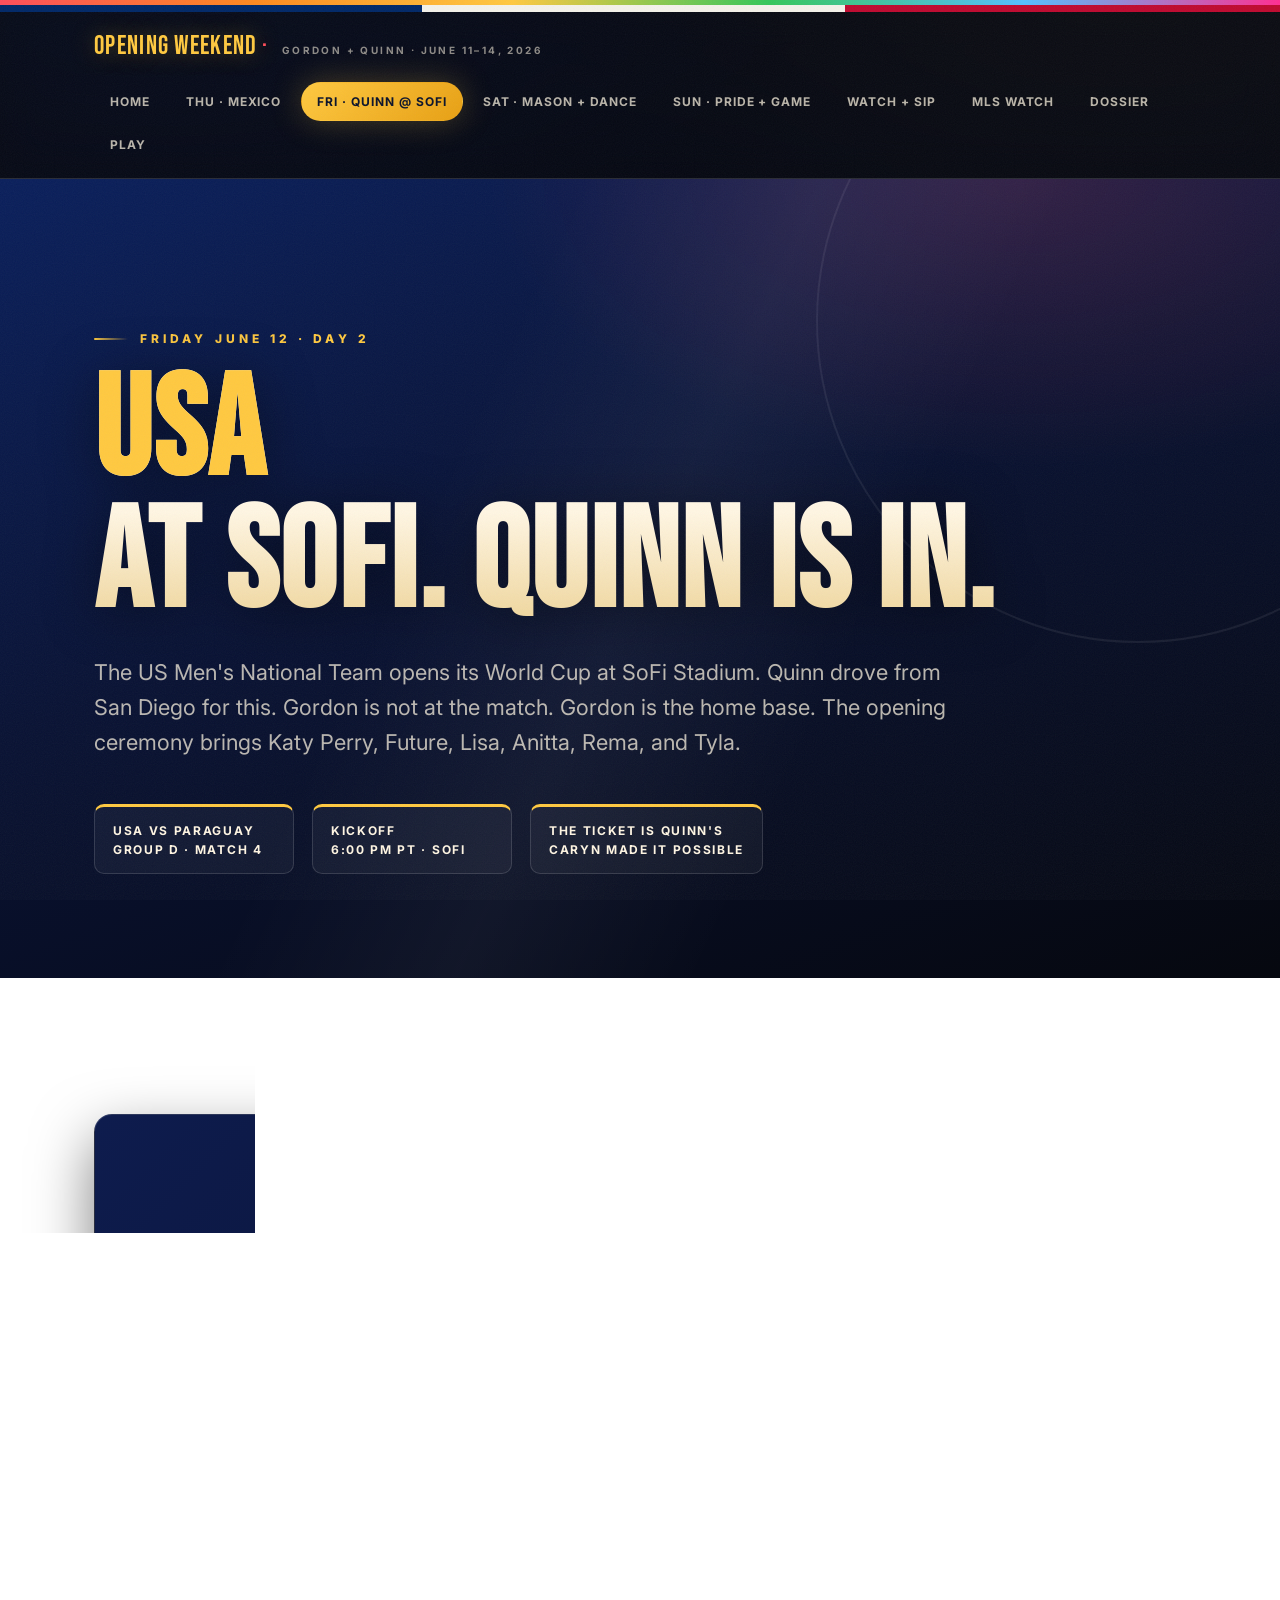
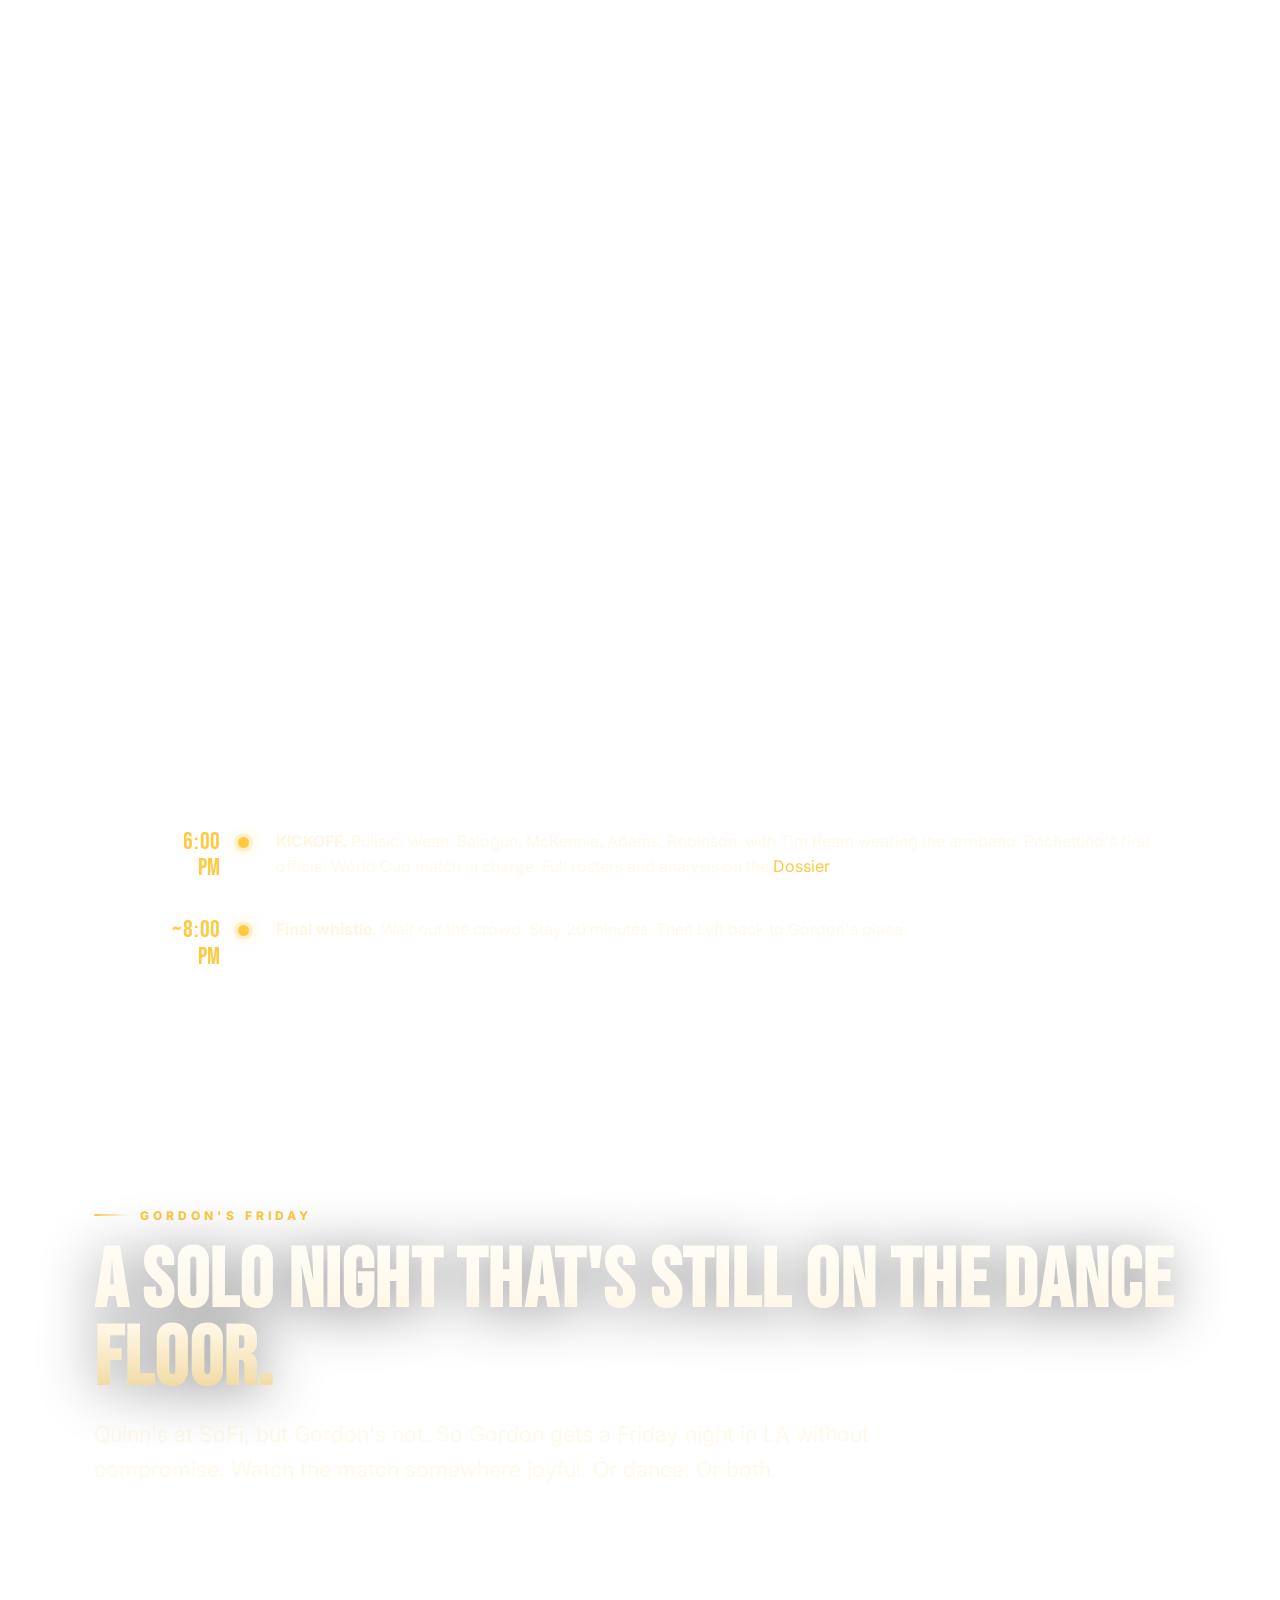
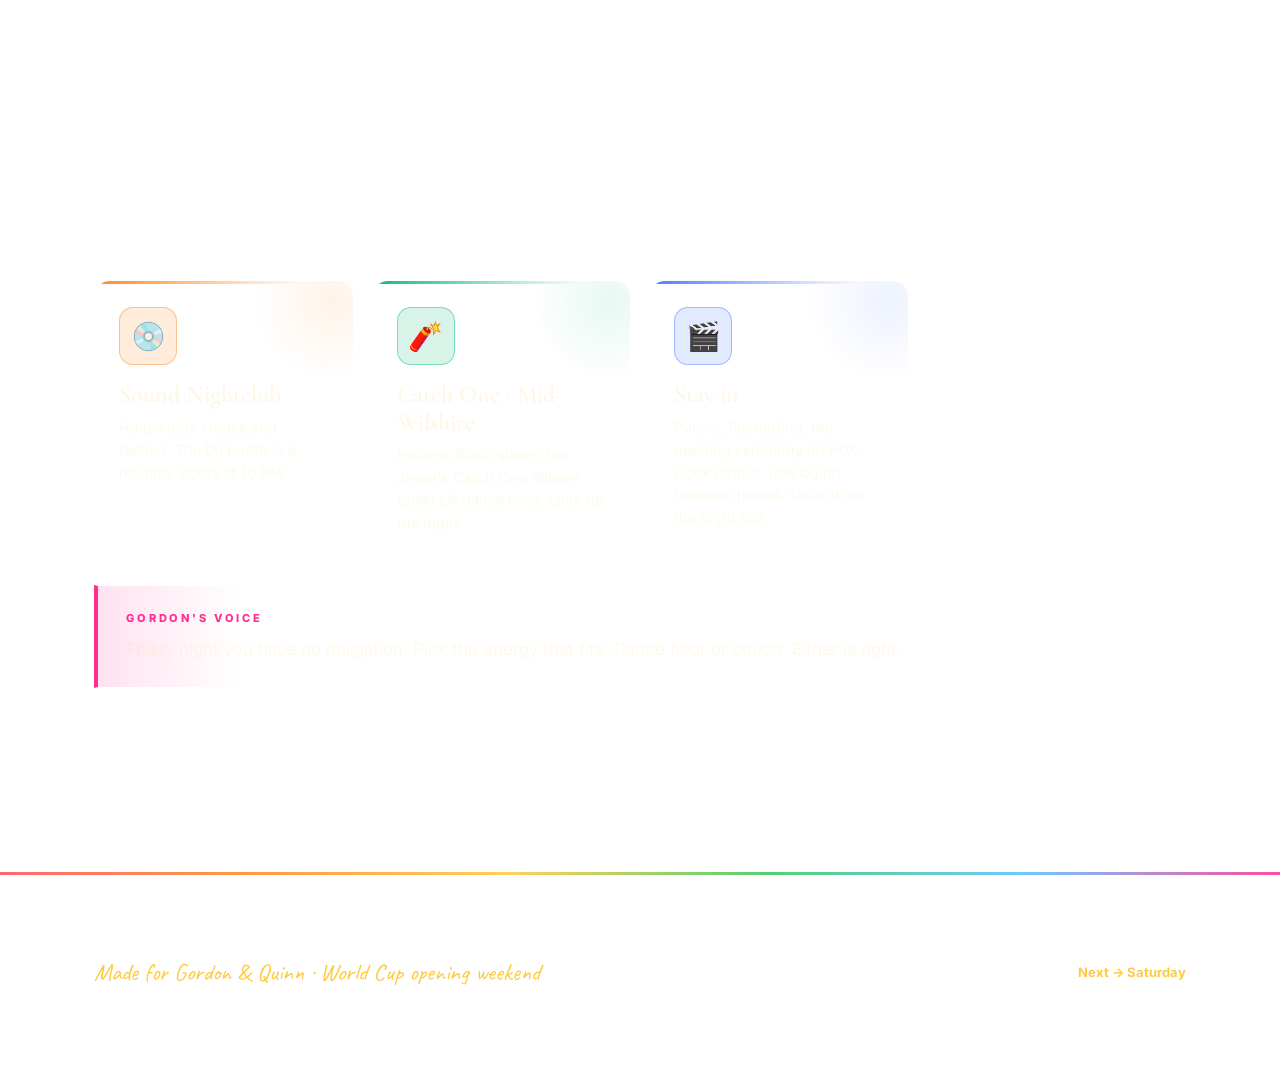
==== commit e9d2264e: "Add MLS Watch side guide: every MLS player in the 12 opening-weekend matches Co-Authored-By: Claude " ====
--- a/friday.html
+++ b/friday.html
@@ -22,6 +22,7 @@
       <a href="saturday.html">Sat · Mason + Dance</a>
       <a href="sunday.html">Sun · Pride + Game</a>
       <a href="watch.html">Watch + Sip</a>
+      <a href="mls.html">MLS Watch</a>
       <a href="showdown.html">Dossier</a>
       <a href="play.html">Play</a>
     </nav>
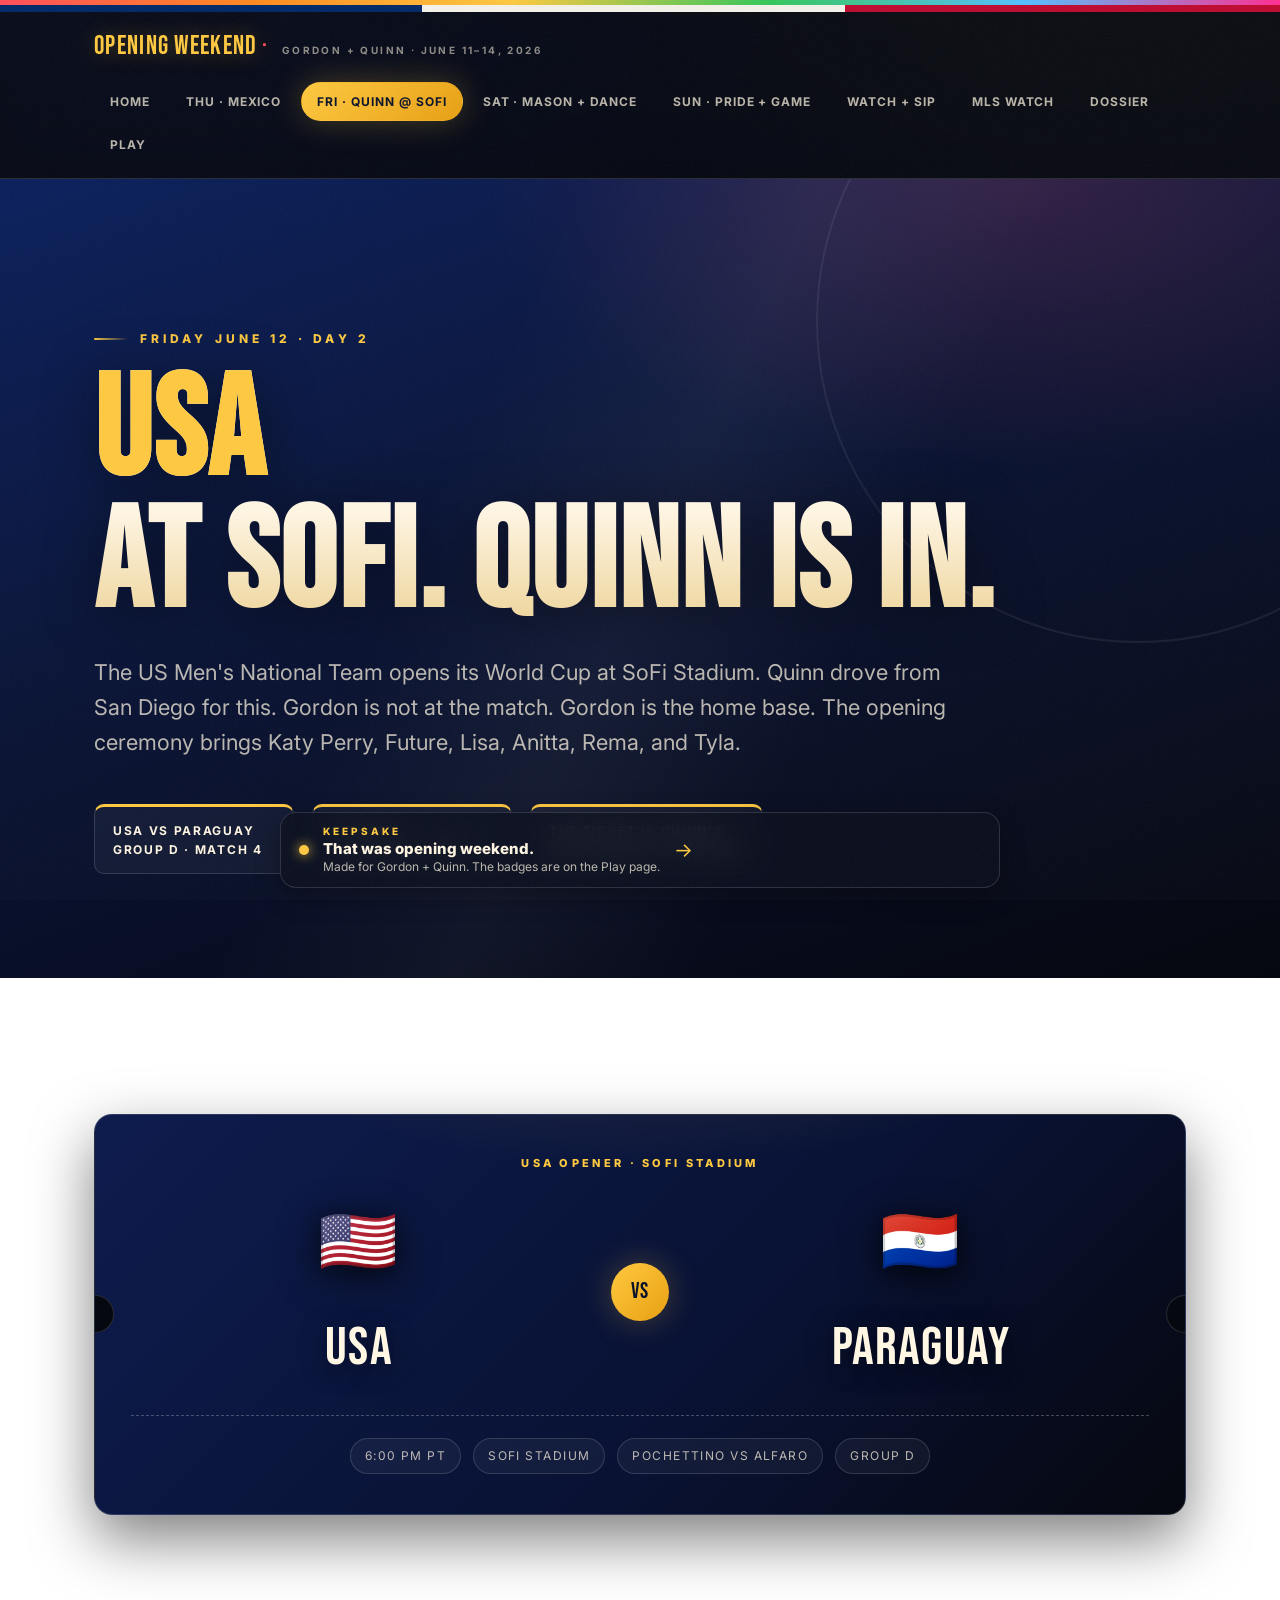
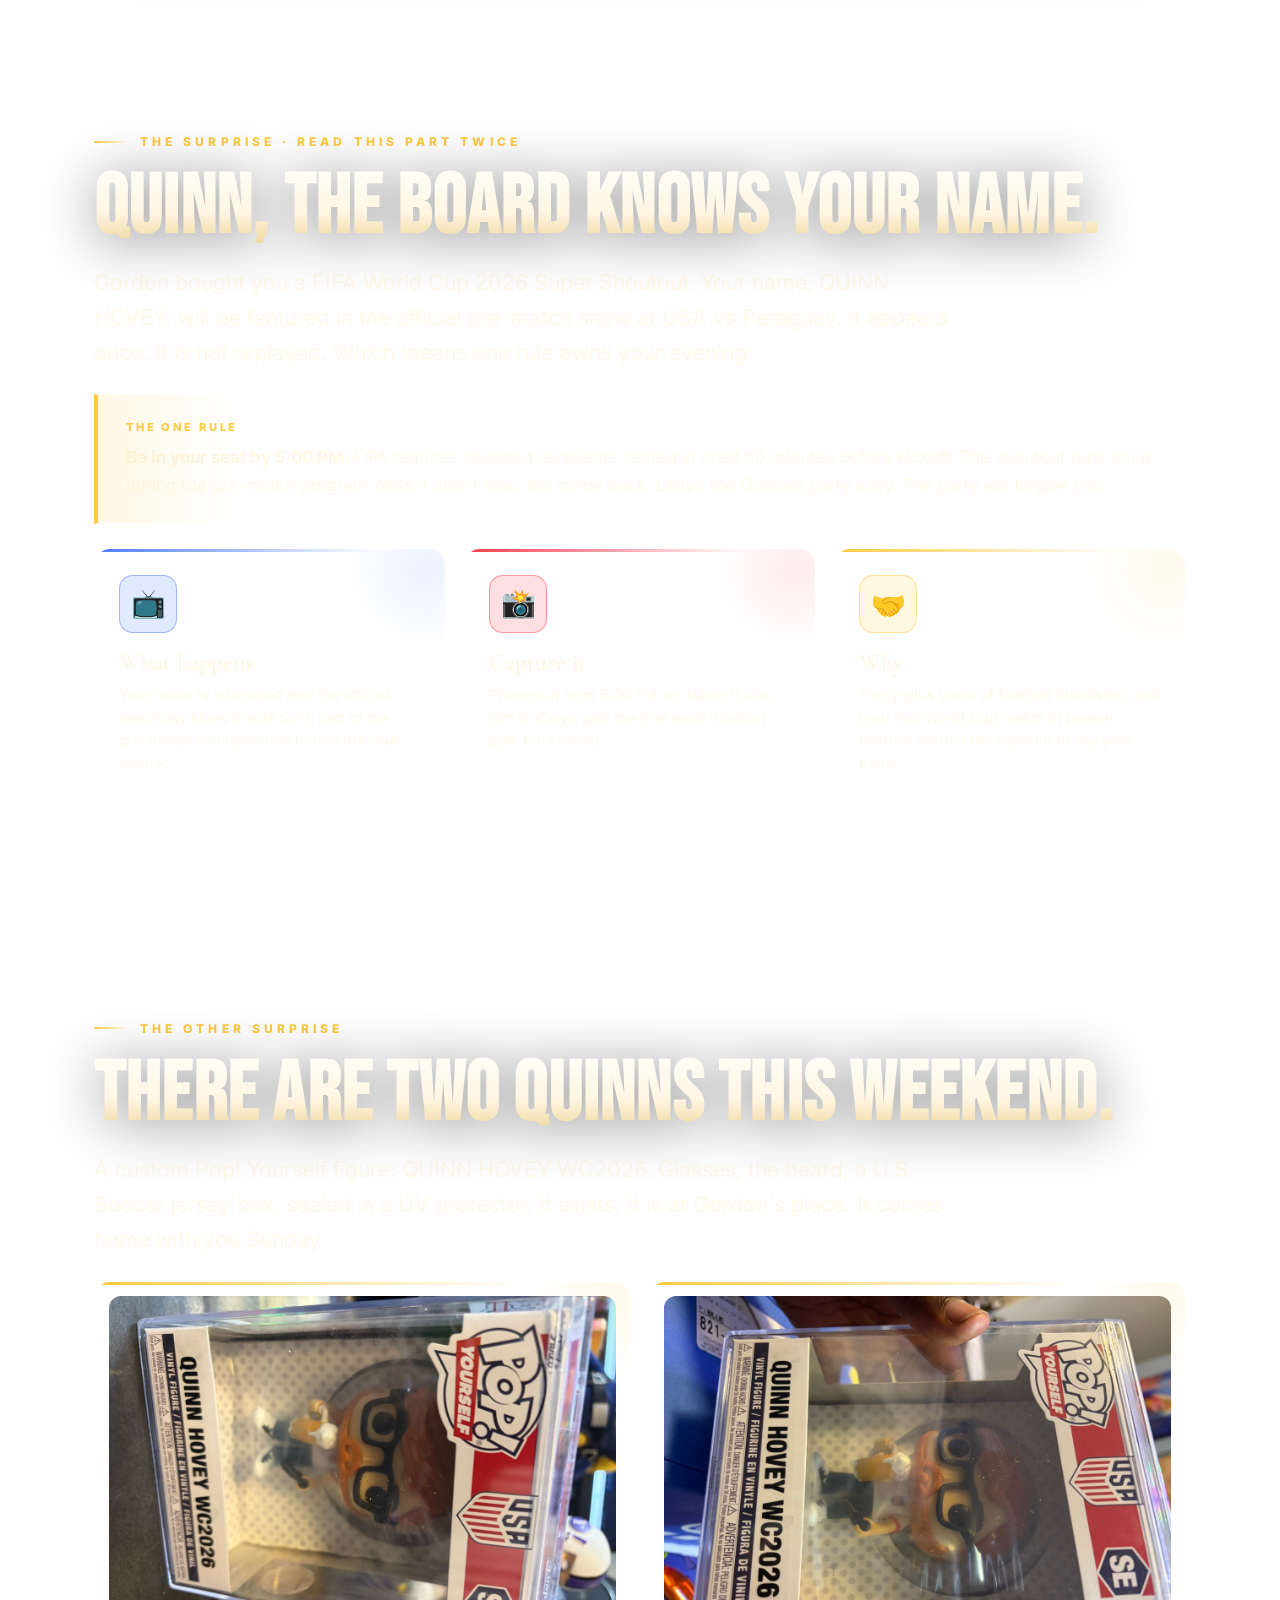
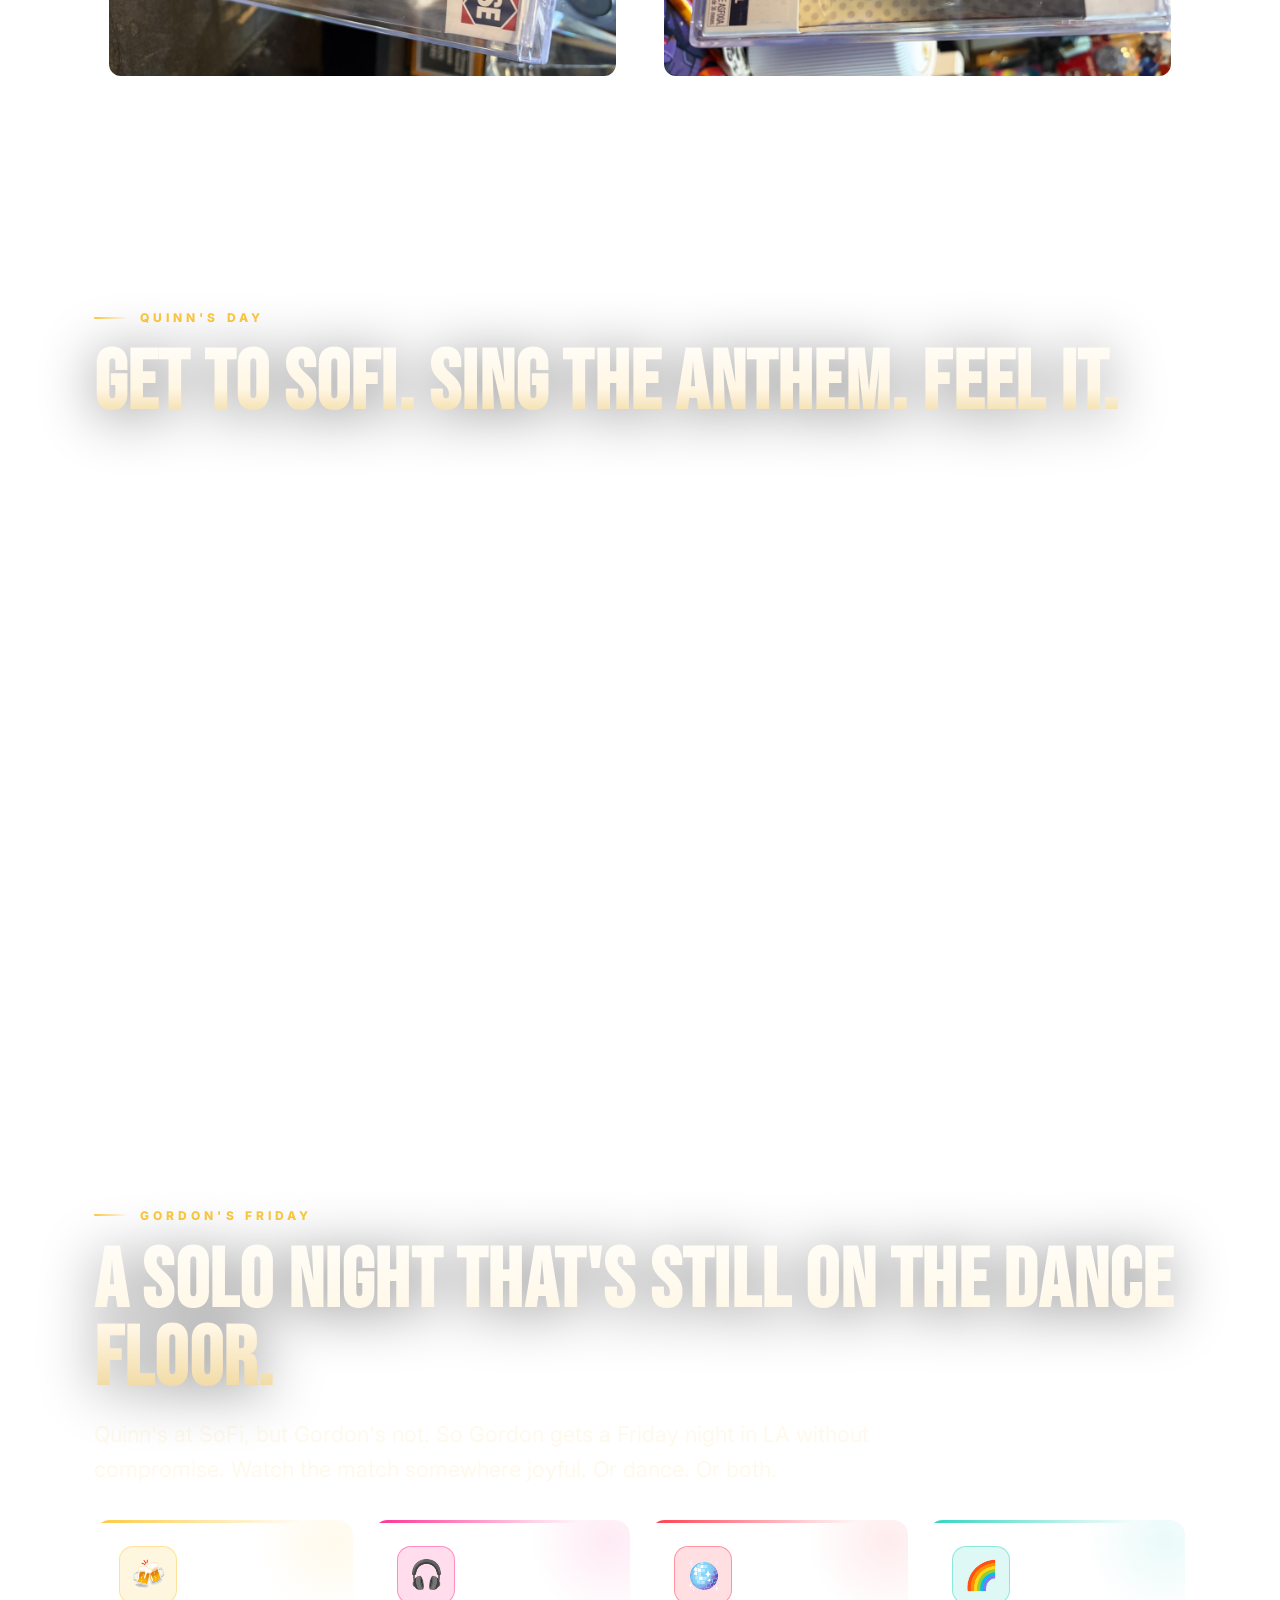
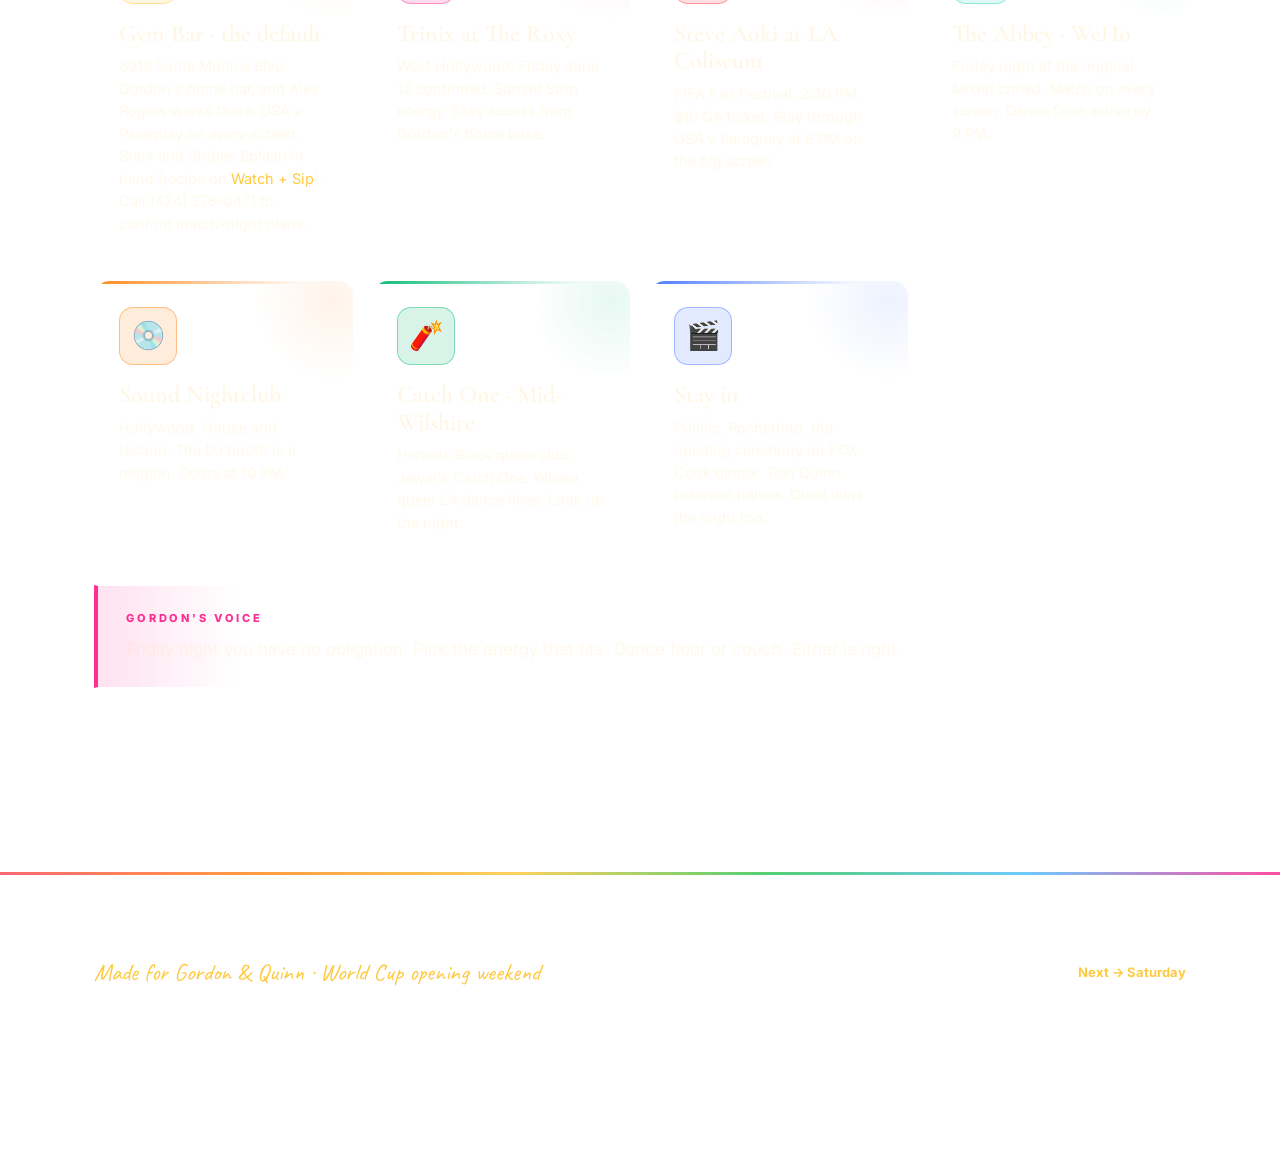
==== commit 9dca15a7: "Add live Now/Next companion bar, USA kickoff countdown, and reveal motion Co-Authored-By: Claude Opu" ====
--- a/friday.html
+++ b/friday.html
@@ -183,5 +183,6 @@
   </div>
 </footer>
 
+<script src="companion.js" defer></script>
 </body>
 </html>
--- a/styles.css
+++ b/styles.css
@@ -1045,3 +1045,58 @@
   .hero-meta > div { min-width: 100%; }
   .quote { padding-left: 20px; }
 }
+
+/* ================= Live companion bar ================= */
+body { padding-bottom: 96px; }
+.companion {
+  position: fixed;
+  left: 12px;
+  right: 12px;
+  bottom: 12px;
+  z-index: 900;
+  display: flex;
+  align-items: center;
+  gap: 14px;
+  padding: 12px 18px;
+  border-radius: 16px;
+  border: 1px solid var(--glass-line);
+  background: rgba(10, 15, 30, 0.82);
+  backdrop-filter: blur(14px);
+  -webkit-backdrop-filter: blur(14px);
+  box-shadow: var(--shadow-sm);
+  color: var(--cream);
+  max-width: 720px;
+  margin: 0 auto;
+}
+.companion:hover { border-bottom-color: var(--glass-line); border-color: var(--gold); color: var(--cream); }
+.c-dot {
+  flex: none;
+  width: 10px;
+  height: 10px;
+  border-radius: 50%;
+  background: var(--gold);
+  box-shadow: 0 0 12px var(--gold);
+}
+.companion.live .c-dot { background: var(--grass); box-shadow: 0 0 12px var(--grass); animation: c-pulse 1.6s ease-in-out infinite; }
+.companion.urgent { border-color: var(--vermilion); box-shadow: 0 0 28px rgba(255, 77, 90, 0.35); }
+.companion.urgent .c-dot { background: var(--vermilion); box-shadow: 0 0 12px var(--vermilion); animation: c-pulse 0.9s ease-in-out infinite; }
+@keyframes c-pulse { 50% { transform: scale(1.5); opacity: 0.7; } }
+.c-text { display: flex; flex-direction: column; min-width: 0; line-height: 1.35; }
+.c-label { font-size: 10px; letter-spacing: 0.3em; text-transform: uppercase; font-weight: 800; color: var(--gold); }
+.companion.urgent .c-label { color: var(--vermilion); }
+.c-title { font-weight: 800; font-size: 15px; white-space: nowrap; overflow: hidden; text-overflow: ellipsis; }
+.c-detail { font-size: 12px; color: var(--text-dim); white-space: nowrap; overflow: hidden; text-overflow: ellipsis; }
+.c-go { flex: none; font-size: 20px; color: var(--gold); }
+@media (max-width: 640px) {
+  body { padding-bottom: 88px; }
+  .companion { left: 8px; right: 8px; bottom: 8px; padding: 10px 14px; gap: 10px; }
+  .c-title { font-size: 13.5px; }
+  .c-detail { font-size: 11px; }
+}
+
+/* ================= Reveal motion ================= */
+.reveal { opacity: 0; transform: translateY(14px); transition: opacity 0.6s ease, transform 0.6s ease; }
+.reveal.in { opacity: 1; transform: none; }
+@media (prefers-reduced-motion: reduce) {
+  .reveal { opacity: 1; transform: none; transition: none; }
+}
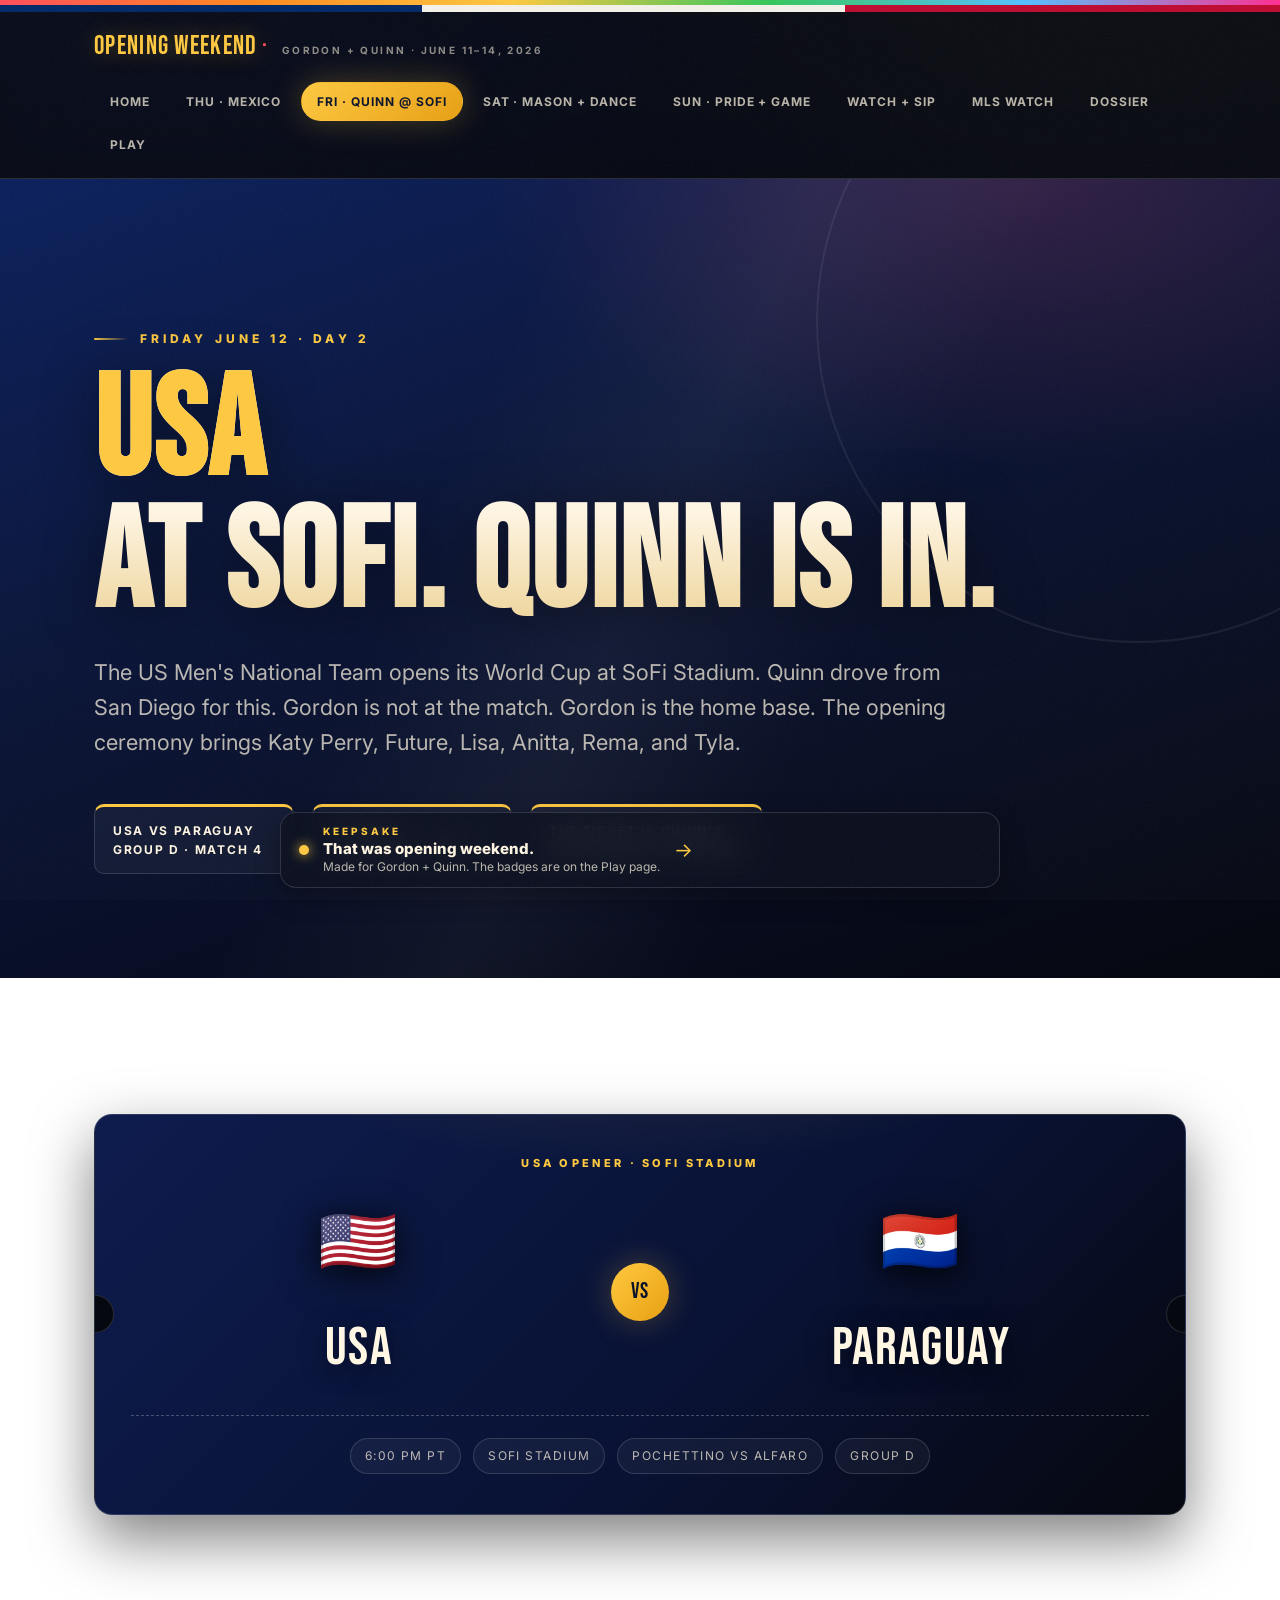
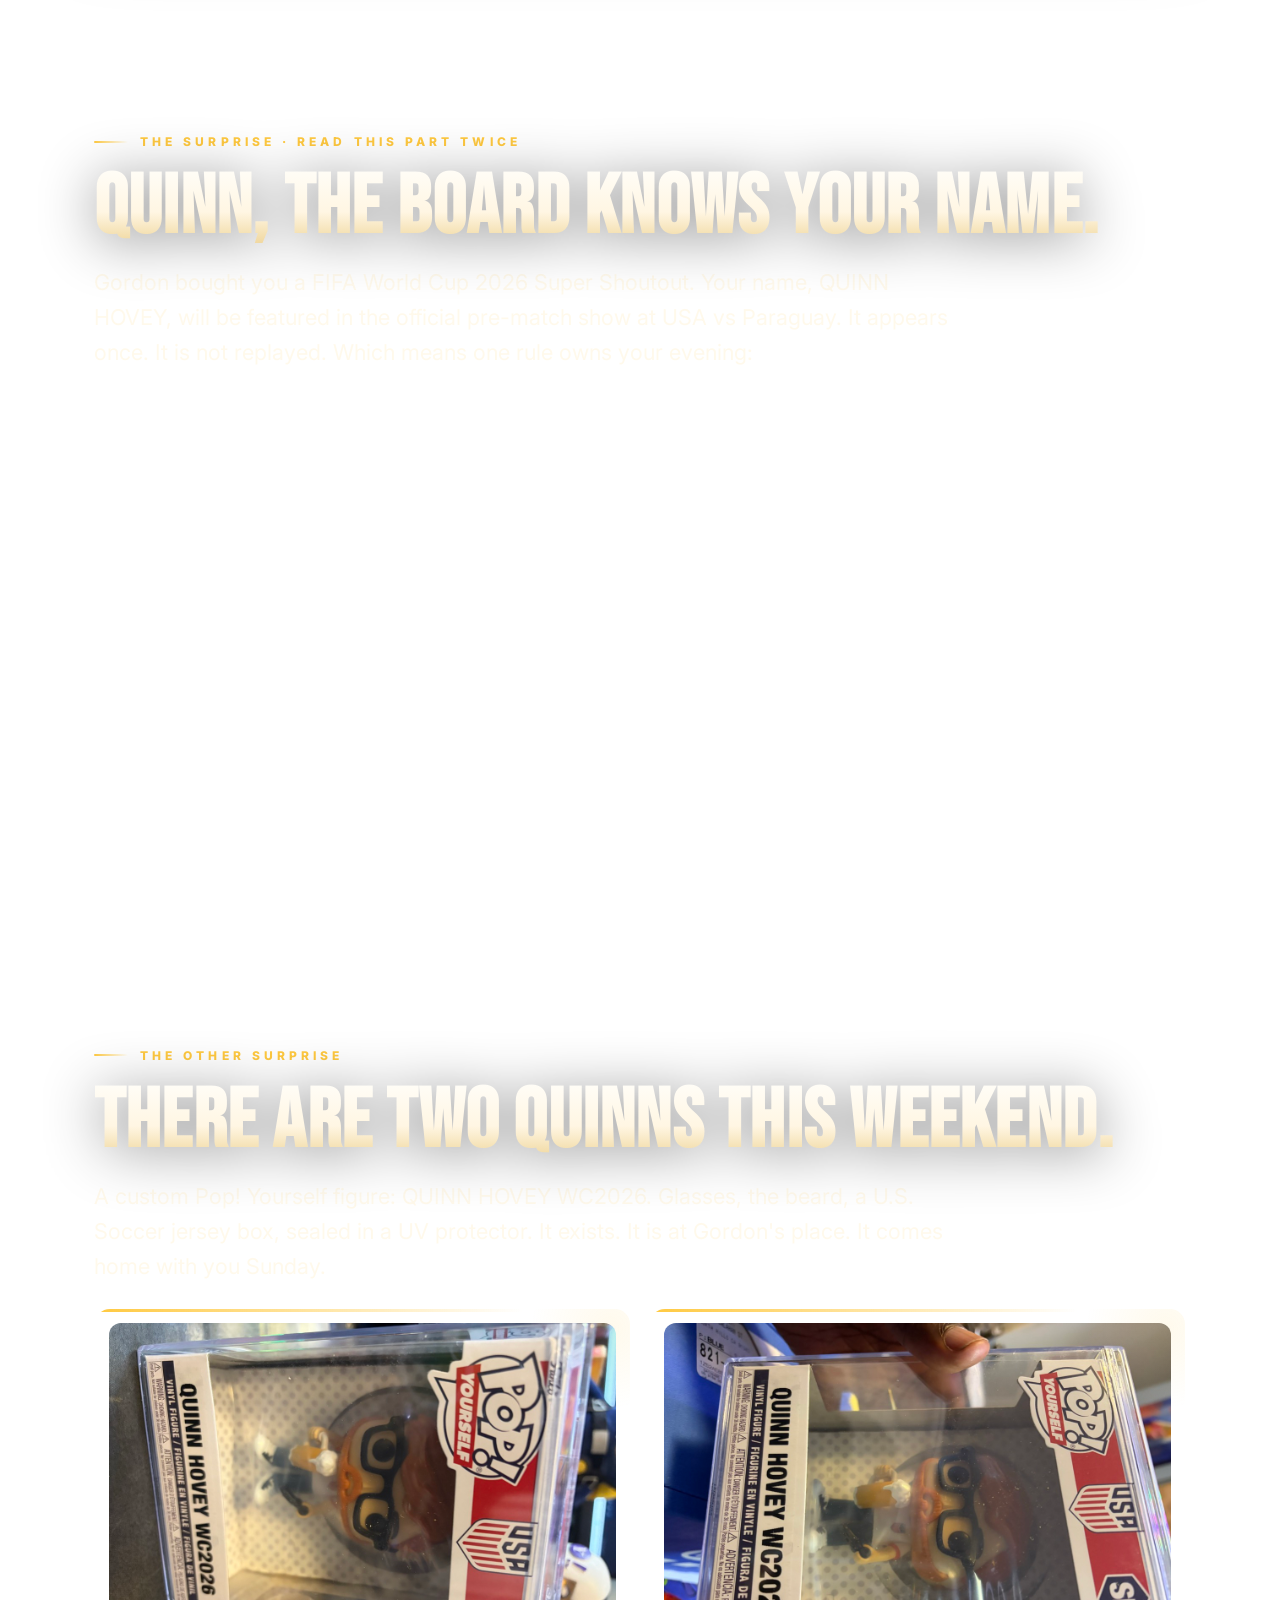
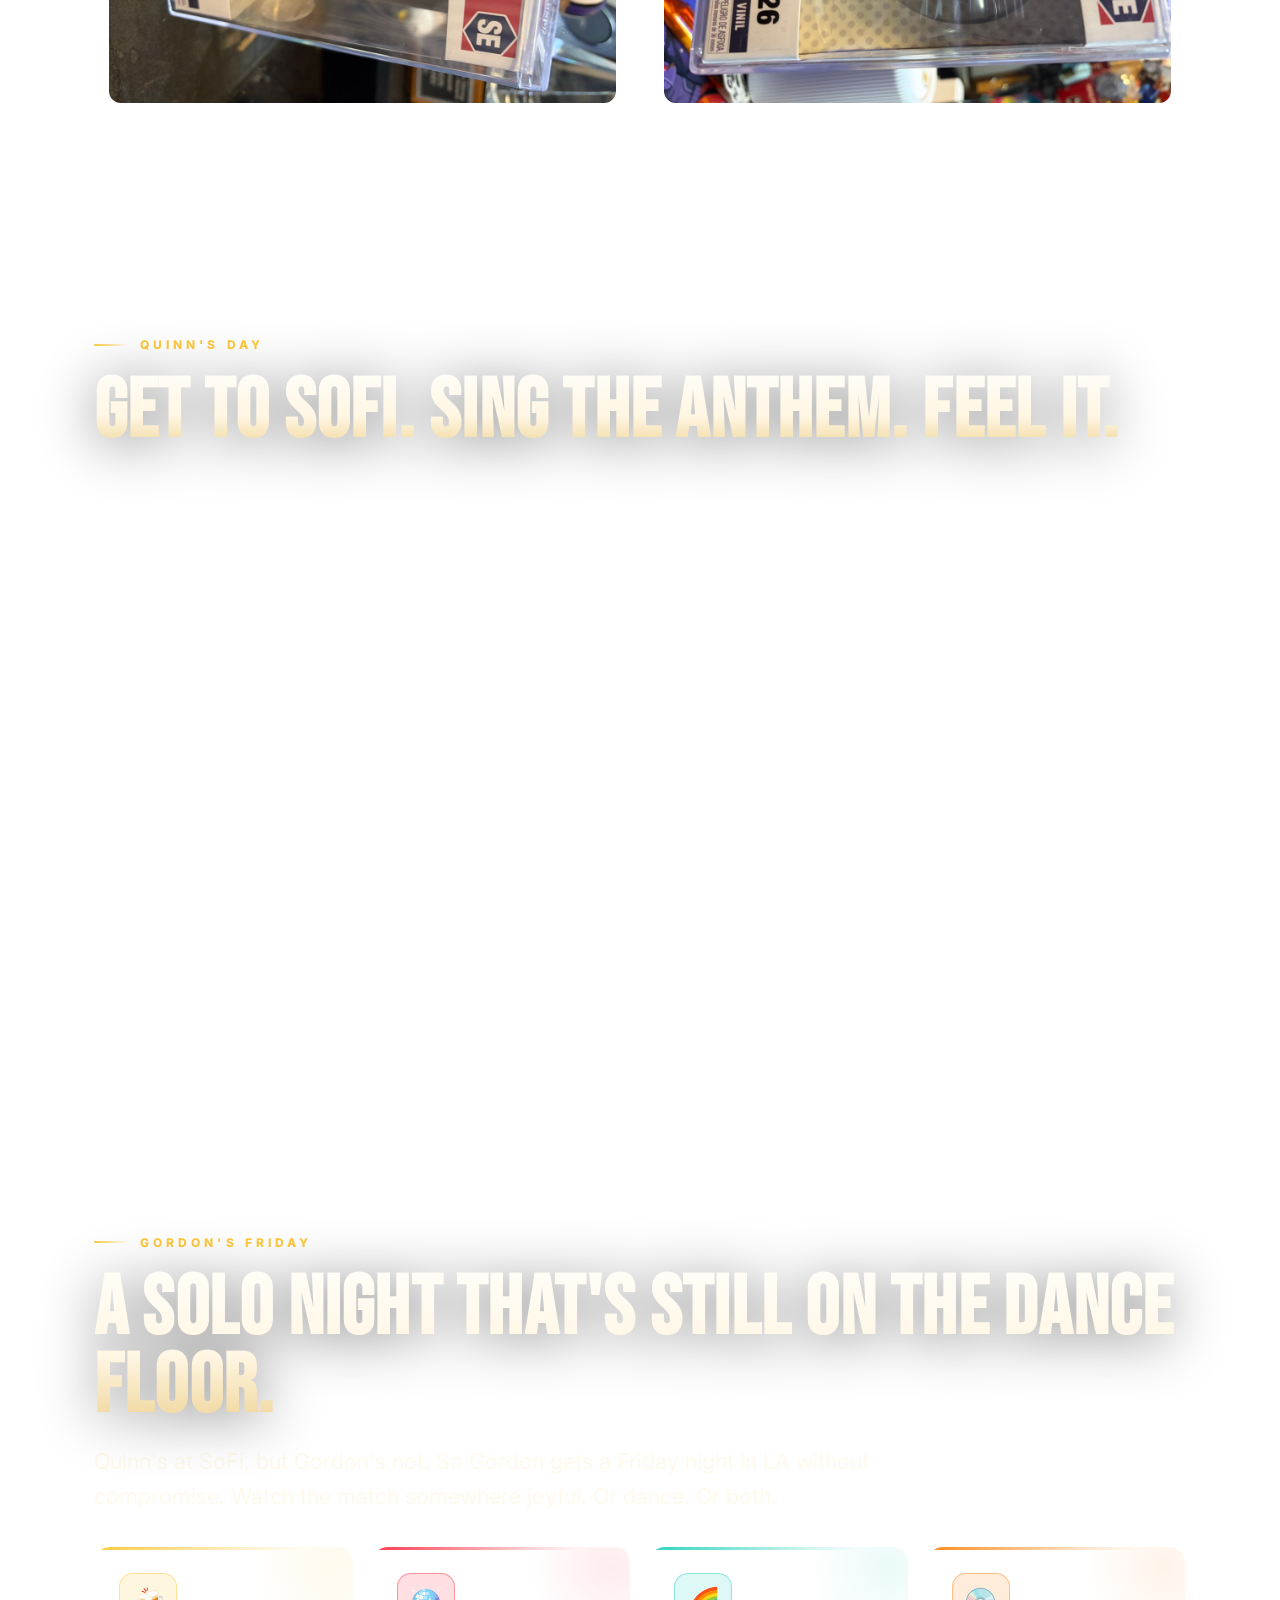
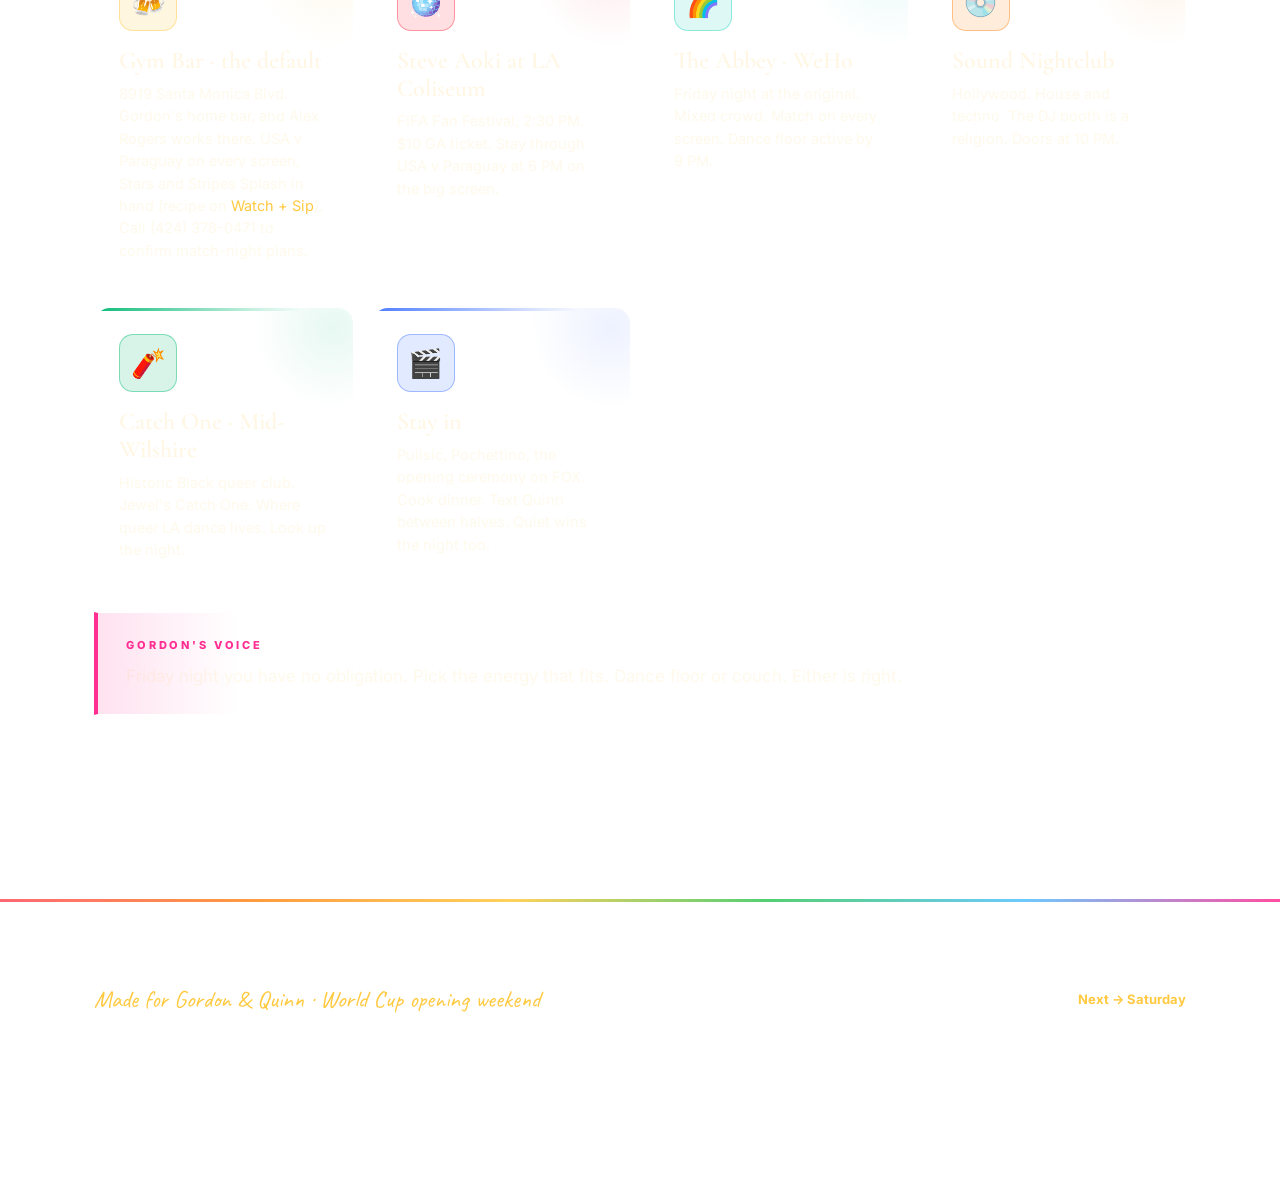
==== commit 4318c0ac: "Fact-check corrections: Soccer House noon doors, 4:15 seat time, Trinix Thursday, drop Standard pool" ====
--- a/friday.html
+++ b/friday.html
@@ -68,7 +68,7 @@
     <p class="lede" style="margin-top: 18px;">Gordon bought you a FIFA World Cup 2026 Super Shoutout. Your name, QUINN HOVEY, will be featured in the official pre-match show at USA vs Paraguay. It appears once. It is not replayed. Which means one rule owns your evening:</p>
     <div class="callout gold" style="margin-top: 24px;">
       <div class="label">The one rule</div>
-      <p><strong>Be in your seat by 5:00 PM.</strong> FIFA requires shoutout recipients seated at least 60 minutes before kickoff. The shoutout runs once during the pre-match program. Miss it and it does not come back. Leave the Outlaws party early. The party will forgive you.</p>
+      <p><strong>Be in your seat by 4:15 PM.</strong> The opening ceremony starts at 4:30, and the shoutout runs once during the pre-match program with no replay. FIFA's own floor is seated 60 minutes before kickoff, but the program starts earlier than that. Miss it and it does not come back. Leave the Outlaws party early. The party will forgive you.</p>
     </div>
     <div class="cards-grid" style="margin-top: 24px;">
       <div class="fact-card blue">
@@ -79,7 +79,7 @@
       <div class="fact-card red">
         <div class="icon">📸</div>
         <h4>Capture it</h4>
-        <p>Phone out from 5:00 PM on. When it hits, film it. Caryn gets the first send. Gordon gets the second.</p>
+        <p>Phone out from 4:15 PM on. When it hits, film it. Caryn gets the first send. Gordon gets the second.</p>
       </div>
       <div class="fact-card gold">
         <div class="icon">🤝</div>
@@ -113,12 +113,12 @@
     <div class="itinerary">
       <div class="when">12:30<br>PM</div>
       <div class="what"><strong>Send Quinn off.</strong> First stop is not SoFi. It's the American Outlaws Pre-game Party, 1 to 5 PM at The Meeting Spot, 1231 District Dr, Inglewood. Street tacos, ceviche, LA dogs, smash burgers, churros, and every Outlaw Quinn knows.</div>
-      <div class="when">4:00<br>PM</div>
-      <div class="what"><strong>Leave the party. Yes, an hour early.</strong> The Super Shoutout requires you in your seat by 5:00, and the security lines on opening night will be biblical. The Outlaw march and chants carry the walk in.</div>
-      <div class="when">5:00<br>PM</div>
+      <div class="when">3:30<br>PM</div>
+      <div class="what"><strong>Leave the party. Yes, ninety minutes early.</strong> The opening ceremony starts at 4:30, the Super Shoutout needs you in your seat by 4:15, and the security lines on opening night will be biblical. The Outlaw march and chants carry the walk in.</div>
+      <div class="when">4:15<br>PM</div>
       <div class="what"><strong>IN YOUR SEAT. Non-negotiable.</strong> Your name runs once in the pre-match show, no replay. Phone ready. From here on, every minute is part of the show.</div>
-      <div class="when">5:30<br>PM</div>
-      <div class="what"><strong>Pre-match ceremony.</strong> Anthems, opening ceremony performers, and somewhere in the program, QUINN HOVEY on the board.</div>
+      <div class="when">4:30<br>PM</div>
+      <div class="what"><strong>Opening ceremony + pre-match show.</strong> Performers, anthems, and somewhere in the program, QUINN HOVEY on the board.</div>
       <div class="when">6:00<br>PM</div>
       <div class="what"><strong>KICKOFF.</strong> Pulisic, Weah, Balogun, McKennie, Adams, Robinson, with Tim Ream wearing the armband. Pochettino's first official World Cup match in charge. Full rosters and analysis on the <a href="showdown.html">Dossier</a>.</div>
       <div class="when">~8:00<br>PM</div>
@@ -137,11 +137,6 @@
         <div class="icon">🍻</div>
         <h4>Gym Bar · the default</h4>
         <p>8919 Santa Monica Blvd. Gordon's home bar, and Alex Rogers works there. USA v Paraguay on every screen, Stars and Stripes Splash in hand (recipe on <a href="watch.html">Watch + Sip</a>). Call (424) 378-0471 to confirm match-night plans.</p>
-      </div>
-      <div class="fact-card magenta">
-        <div class="icon">🎧</div>
-        <h4>Trinix at The Roxy</h4>
-        <p>West Hollywood, Friday June 12 confirmed. Sunset Strip energy. Easy access from Gordon's home base.</p>
       </div>
       <div class="fact-card red">
         <div class="icon">🪩</div>
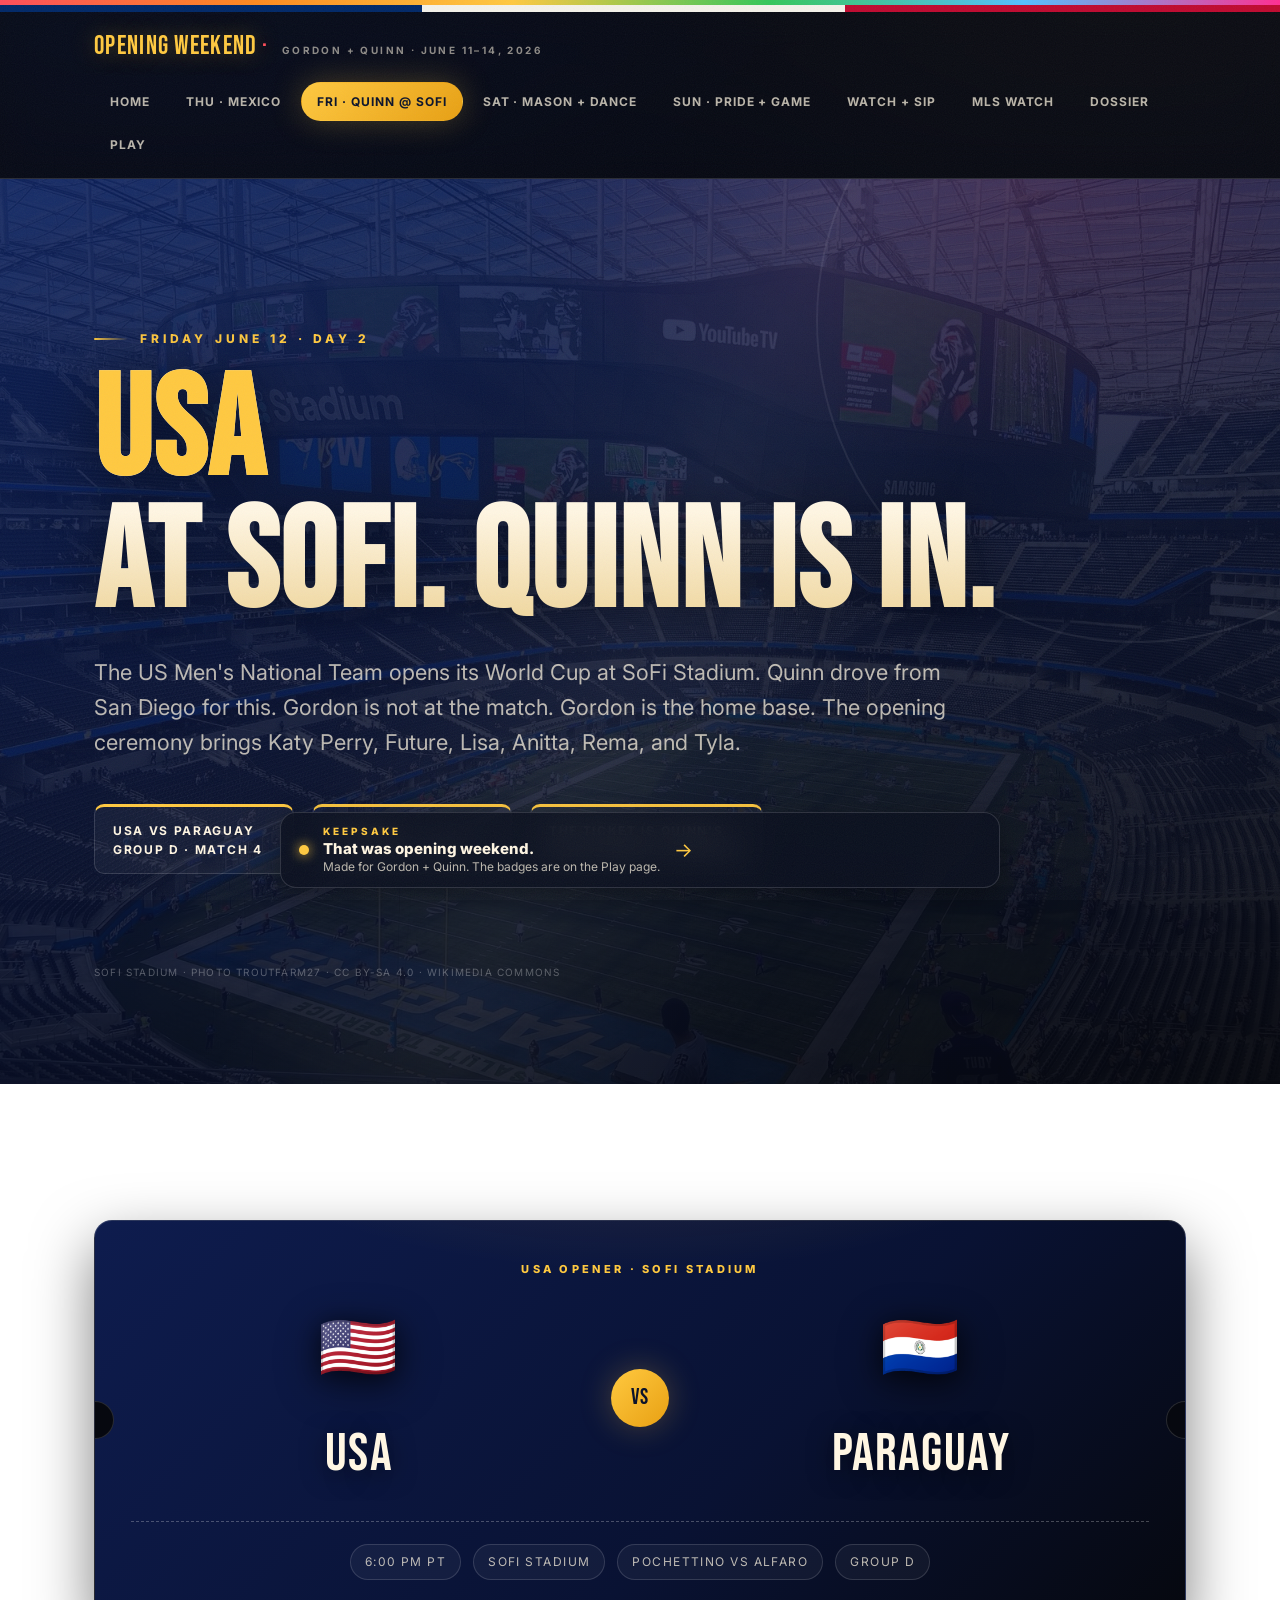
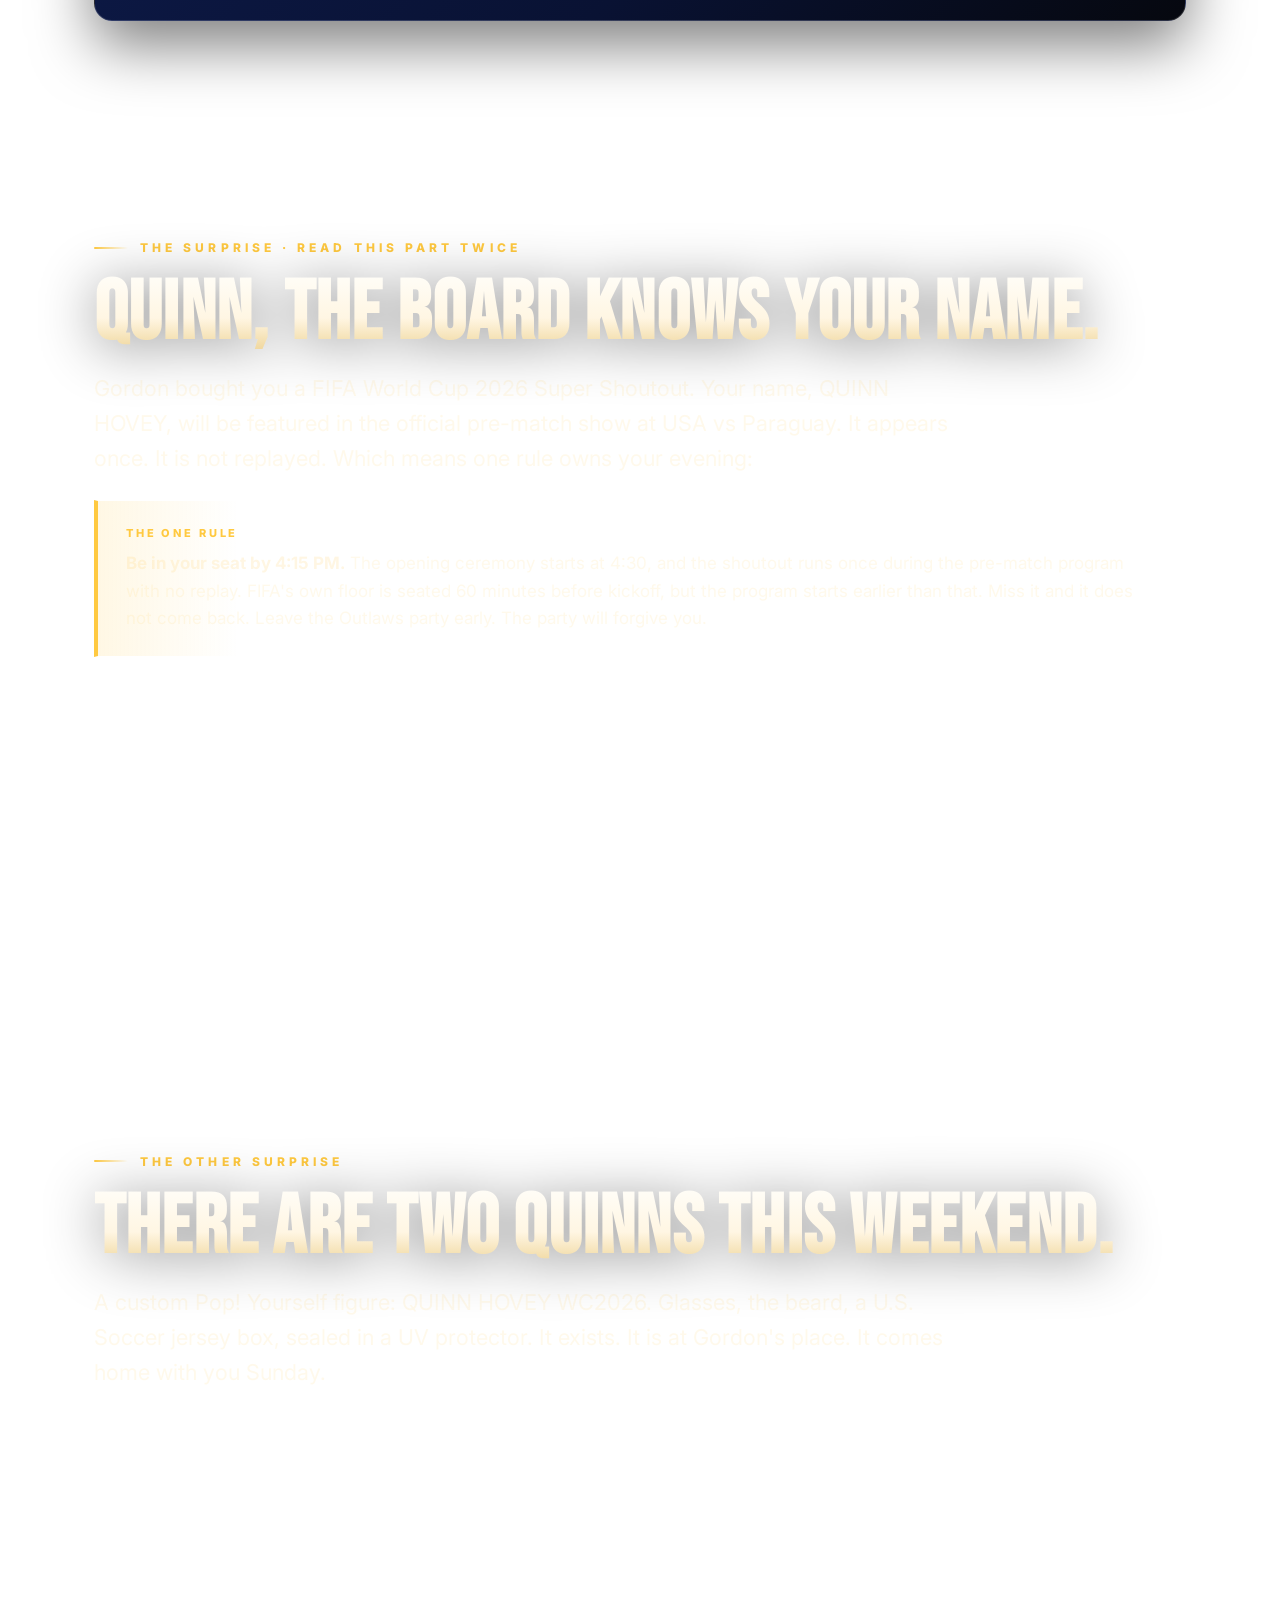
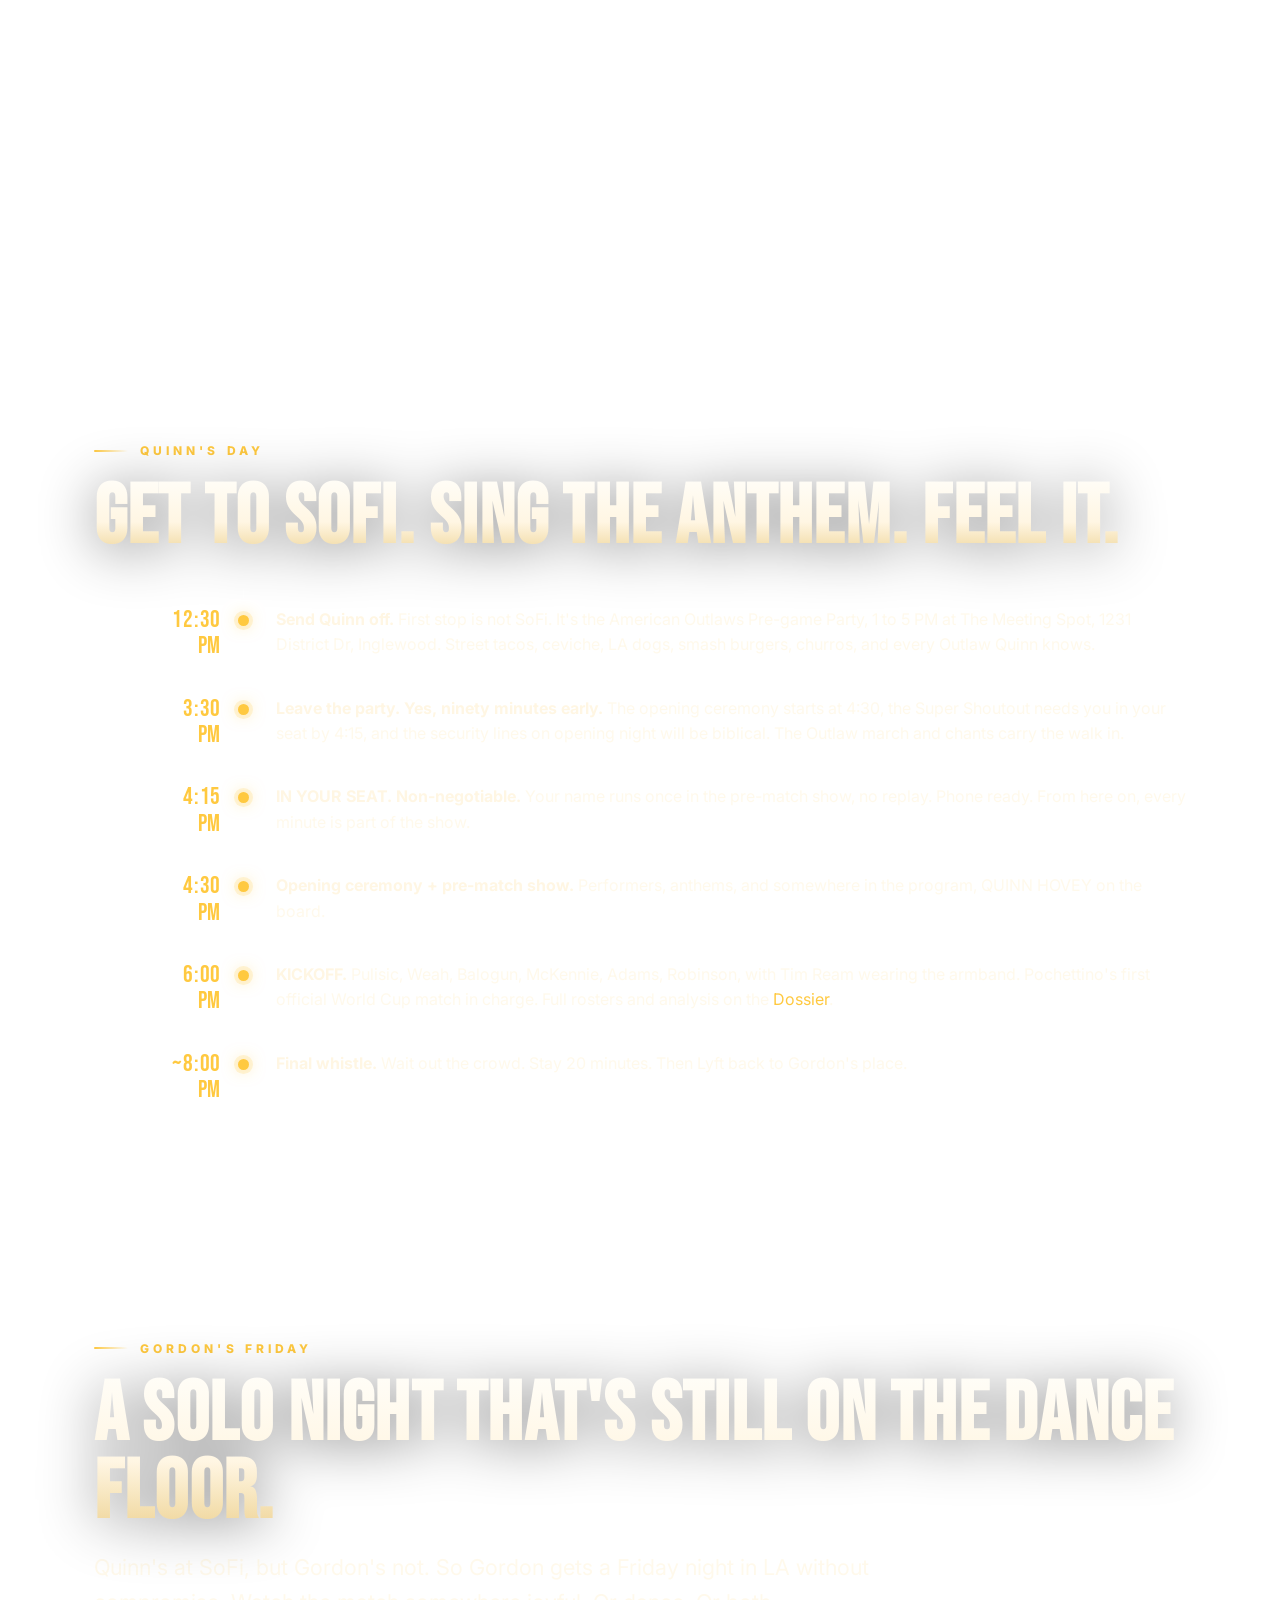
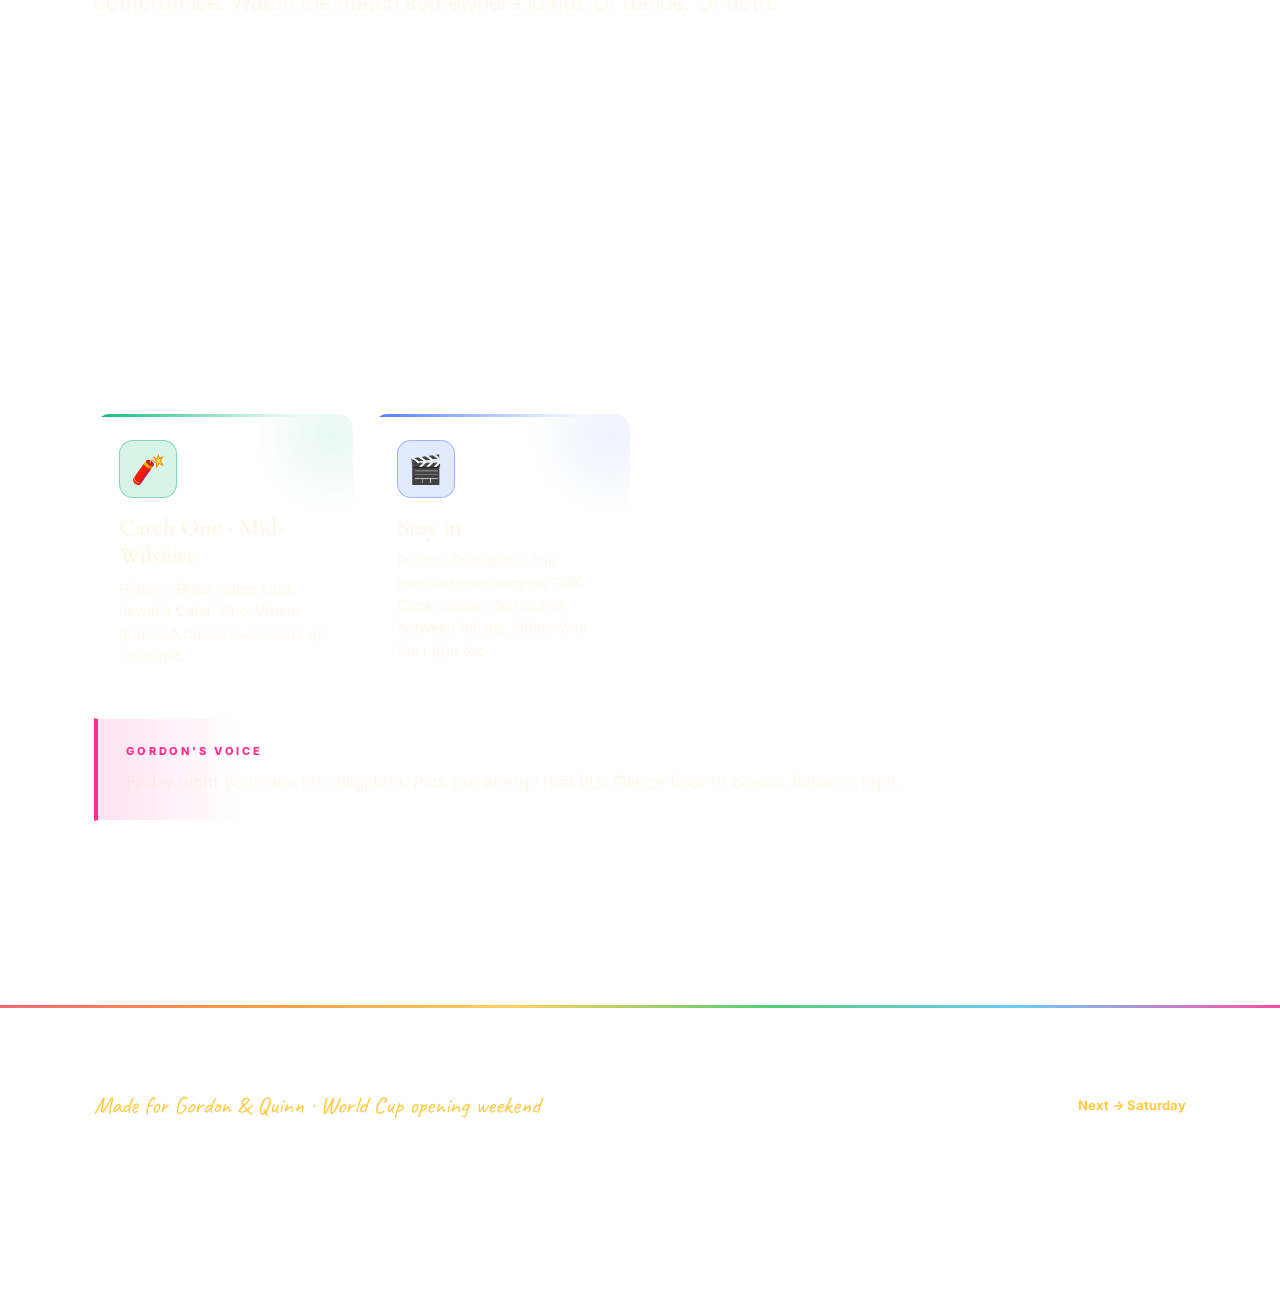
==== commit 5f3d5db8: "Photo heroes for all four day pages Venice (Windward Ave, steps from Soccer House), SoFi, the Colise" ====
--- a/friday.html
+++ b/friday.html
@@ -29,7 +29,7 @@
   </div>
 </header>
 
-<section class="hero usa">
+<section class="hero usa hero--photo" style="--hero-img:url('assets/sofi.jpg')">
   <div class="wrap">
     <div class="eyebrow" style="color: var(--gold);">Friday June 12 · Day 2</div>
     <h1 class="display"><span class="accent">USA</span><br>at SoFi. Quinn is in.</h1>
@@ -40,6 +40,7 @@
       <div>The ticket is Quinn's<br>Caryn made it possible</div>
     </div>
   </div>
+  <div class="wrap"><div class="hero-credit">SoFi Stadium · photo Troutfarm27 · CC BY-SA 4.0 · Wikimedia Commons</div></div>
 </section>
 
 <section class="section">
--- a/styles.css
+++ b/styles.css
@@ -1100,3 +1100,32 @@
 @media (prefers-reduced-motion: reduce) {
   .reveal { opacity: 1; transform: none; transition: none; }
 }
+
+/* Photo heroes (image pass, June 10) — each day keeps its color identity, photo blended under the duotone */
+.hero.hero--photo { background-size: cover; background-position: center; }
+.hero.mexican.hero--photo {
+  background:
+    radial-gradient(900px 480px at 80% 0%, rgba(255, 59, 78, 0.18), transparent 60%),
+    linear-gradient(160deg, rgba(0, 61, 43, 0.93) 0%, rgba(6, 34, 26, 0.88) 45%, rgba(6, 8, 15, 0.96) 100%),
+    var(--hero-img) center / cover no-repeat;
+}
+.hero.usa.hero--photo {
+  background:
+    radial-gradient(900px 480px at 80% 0%, rgba(255, 77, 90, 0.16), transparent 60%),
+    linear-gradient(160deg, rgba(10, 31, 92, 0.92) 0%, rgba(9, 18, 51, 0.88) 45%, rgba(6, 8, 15, 0.96) 100%),
+    var(--hero-img) center / cover no-repeat;
+}
+.hero.party.hero--photo {
+  background:
+    radial-gradient(900px 480px at 75% 0%, rgba(84, 192, 255, 0.14), transparent 60%),
+    linear-gradient(160deg, rgba(92, 15, 60, 0.9) 0%, rgba(34, 10, 38, 0.88) 50%, rgba(6, 8, 15, 0.96) 100%),
+    var(--hero-img) center / cover no-repeat;
+}
+.hero.sun.hero--photo {
+  background:
+    radial-gradient(1000px 520px at 75% -10%, rgba(255, 255, 255, 0.3), transparent 55%),
+    linear-gradient(160deg, rgba(255, 201, 64, 0.9) 0%, rgba(255, 138, 30, 0.86) 60%, rgba(244, 99, 46, 0.9) 100%),
+    var(--hero-img) center / cover no-repeat;
+}
+.hero-credit { margin-top: 26px; font-size: 10px; letter-spacing: 0.12em; text-transform: uppercase; color: rgba(255, 255, 255, 0.3); }
+.hero.sun .hero-credit { color: rgba(26, 18, 6, 0.4); }
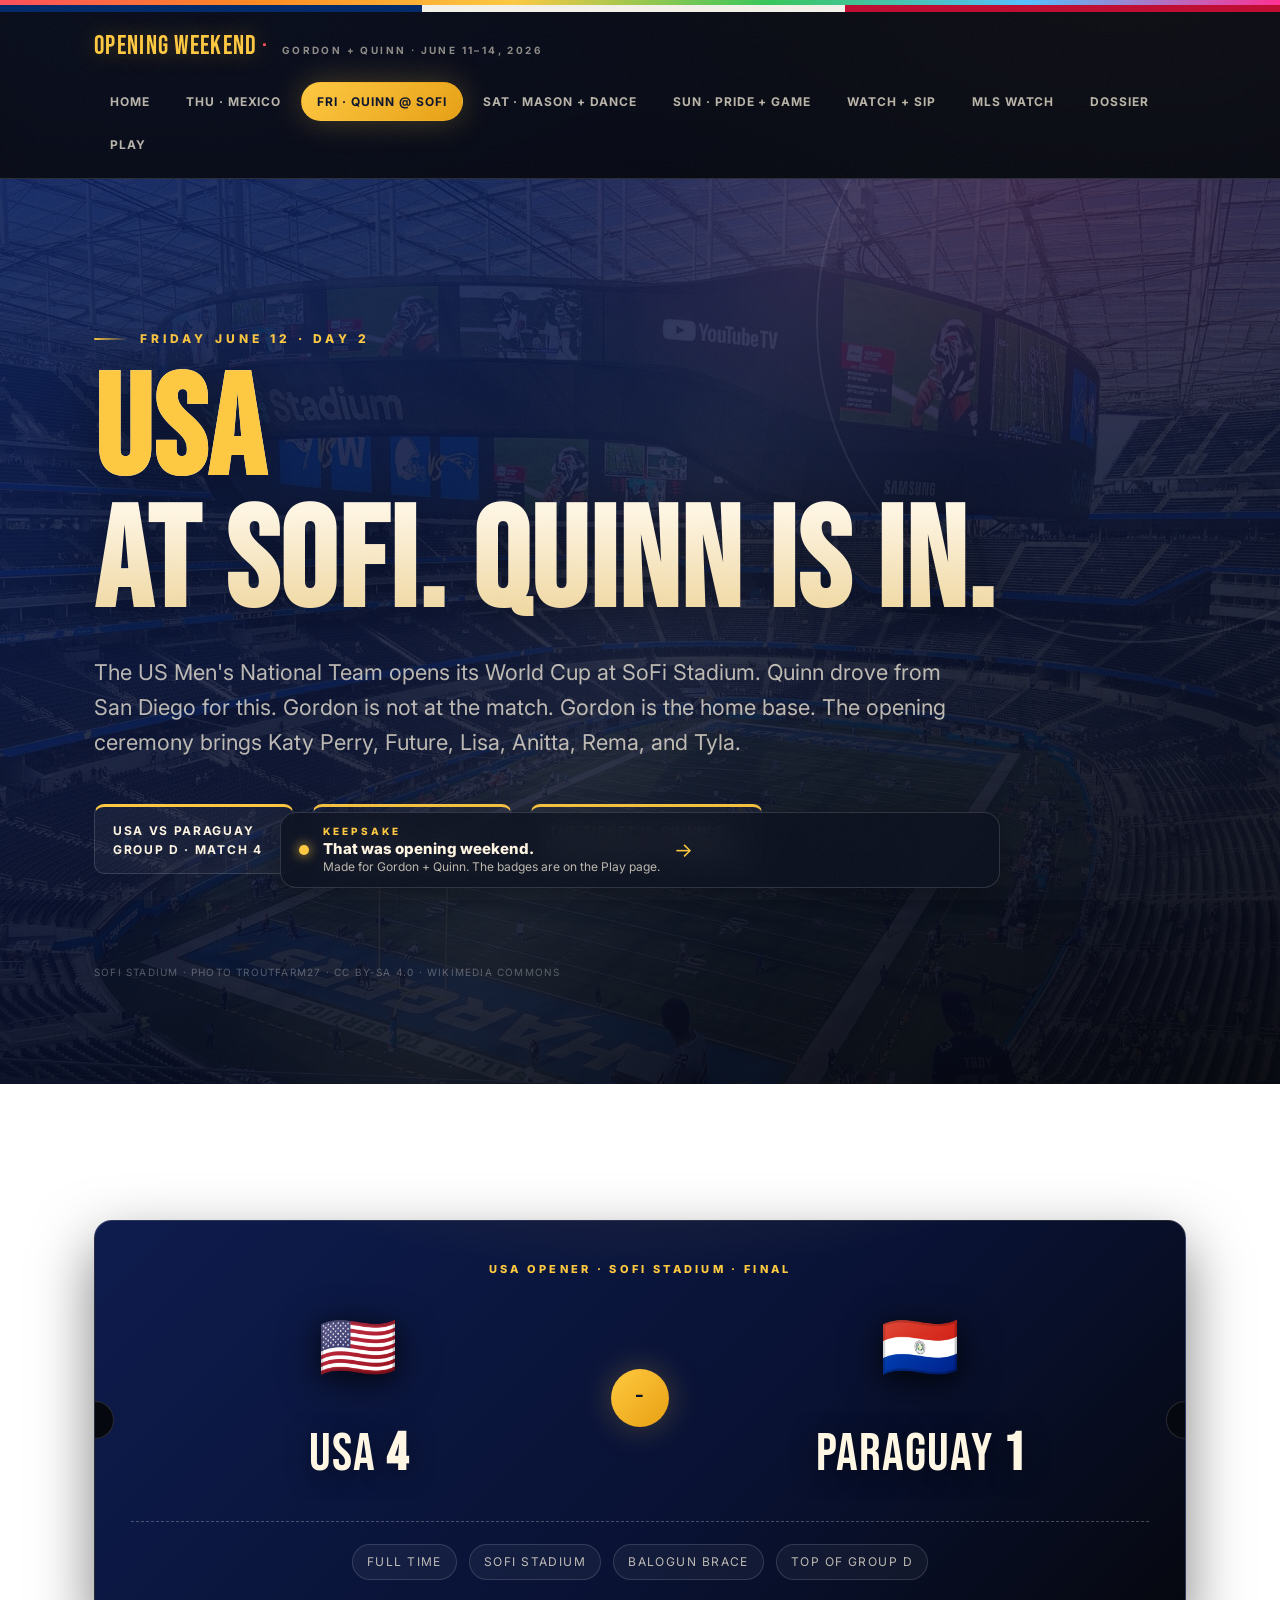
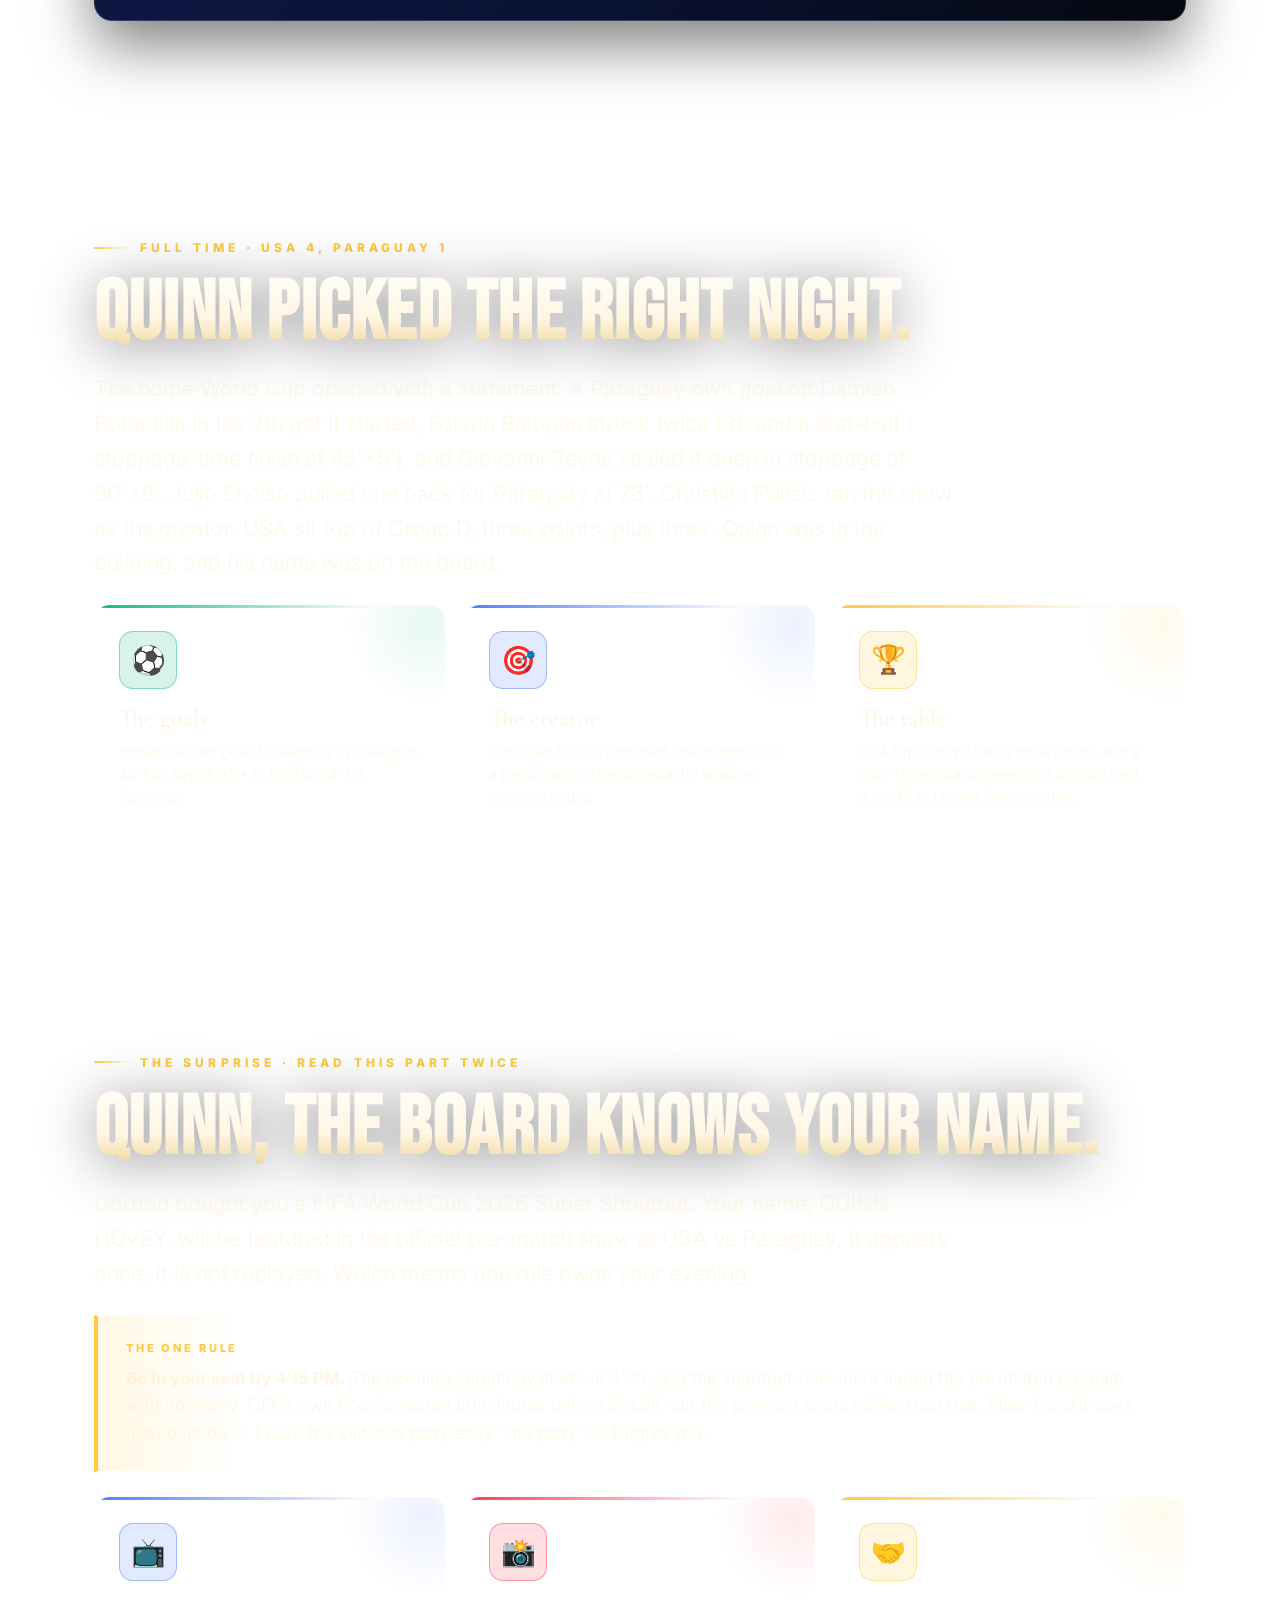
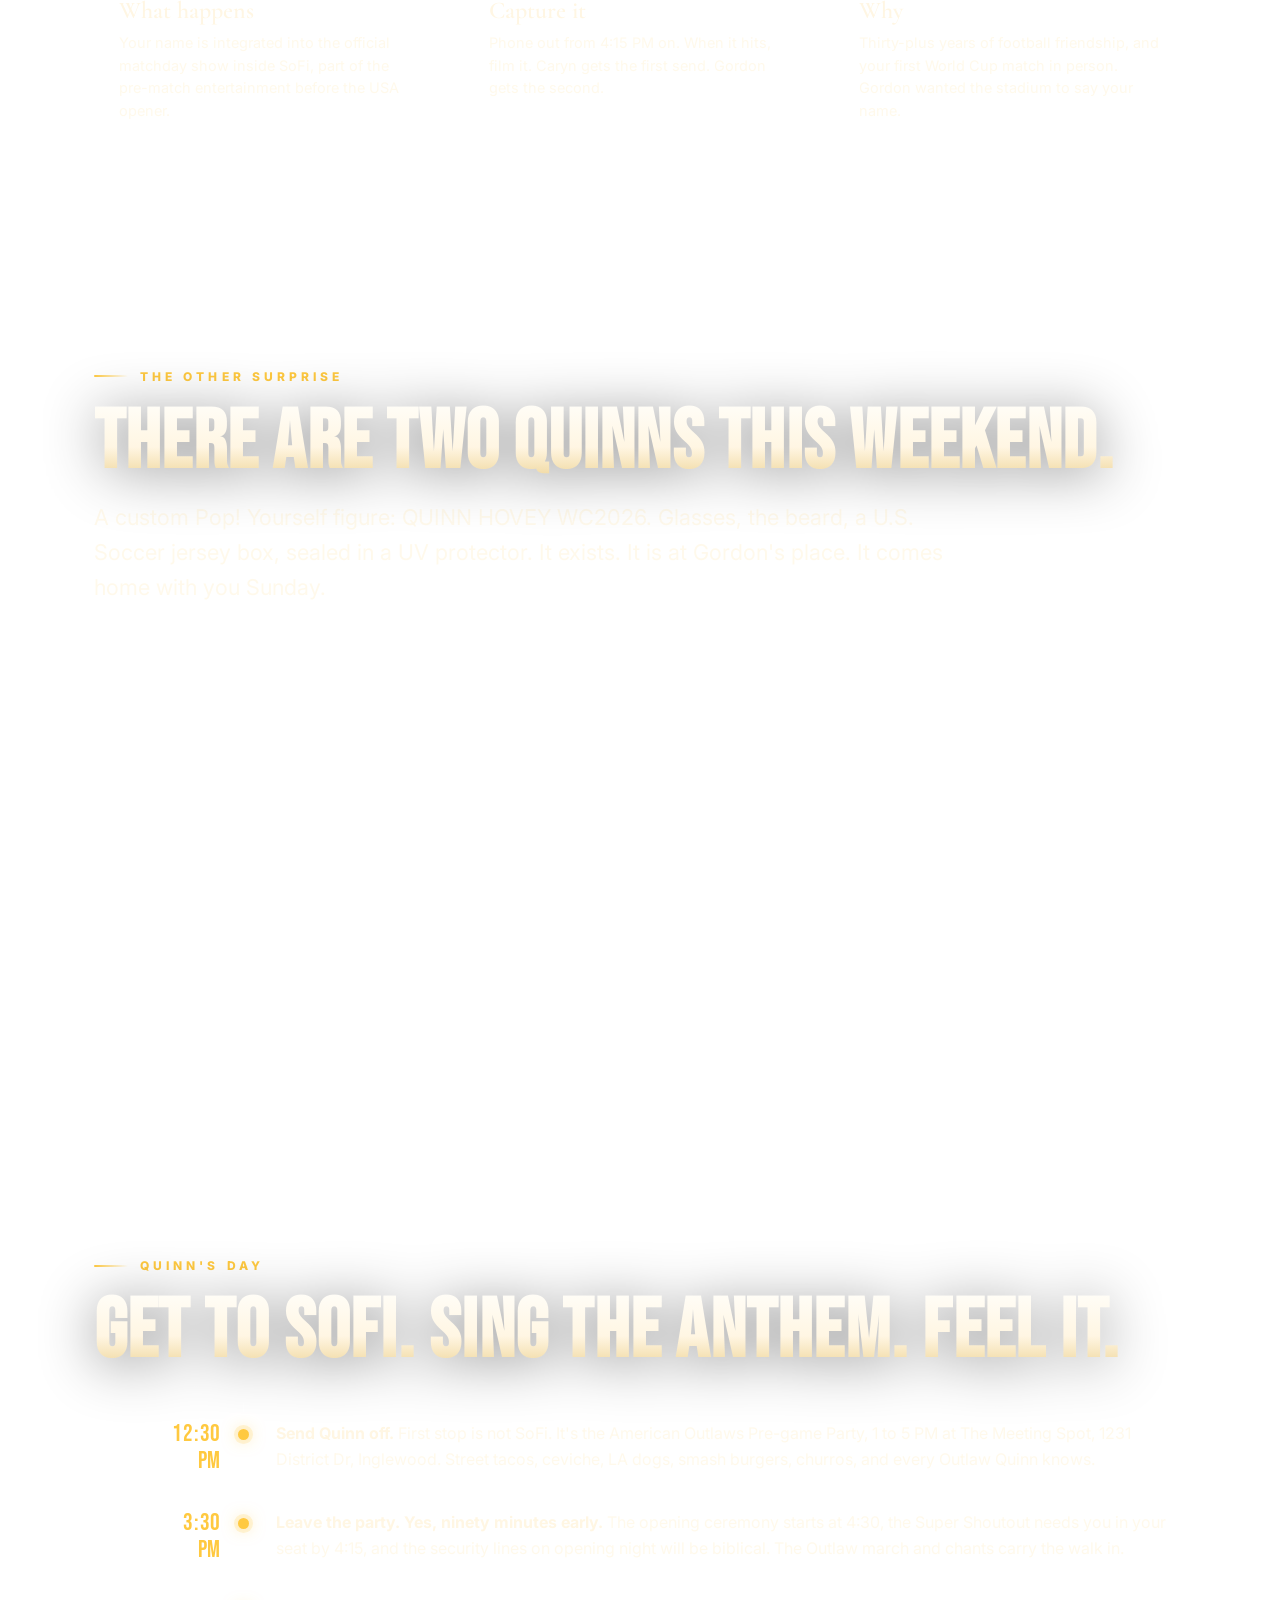
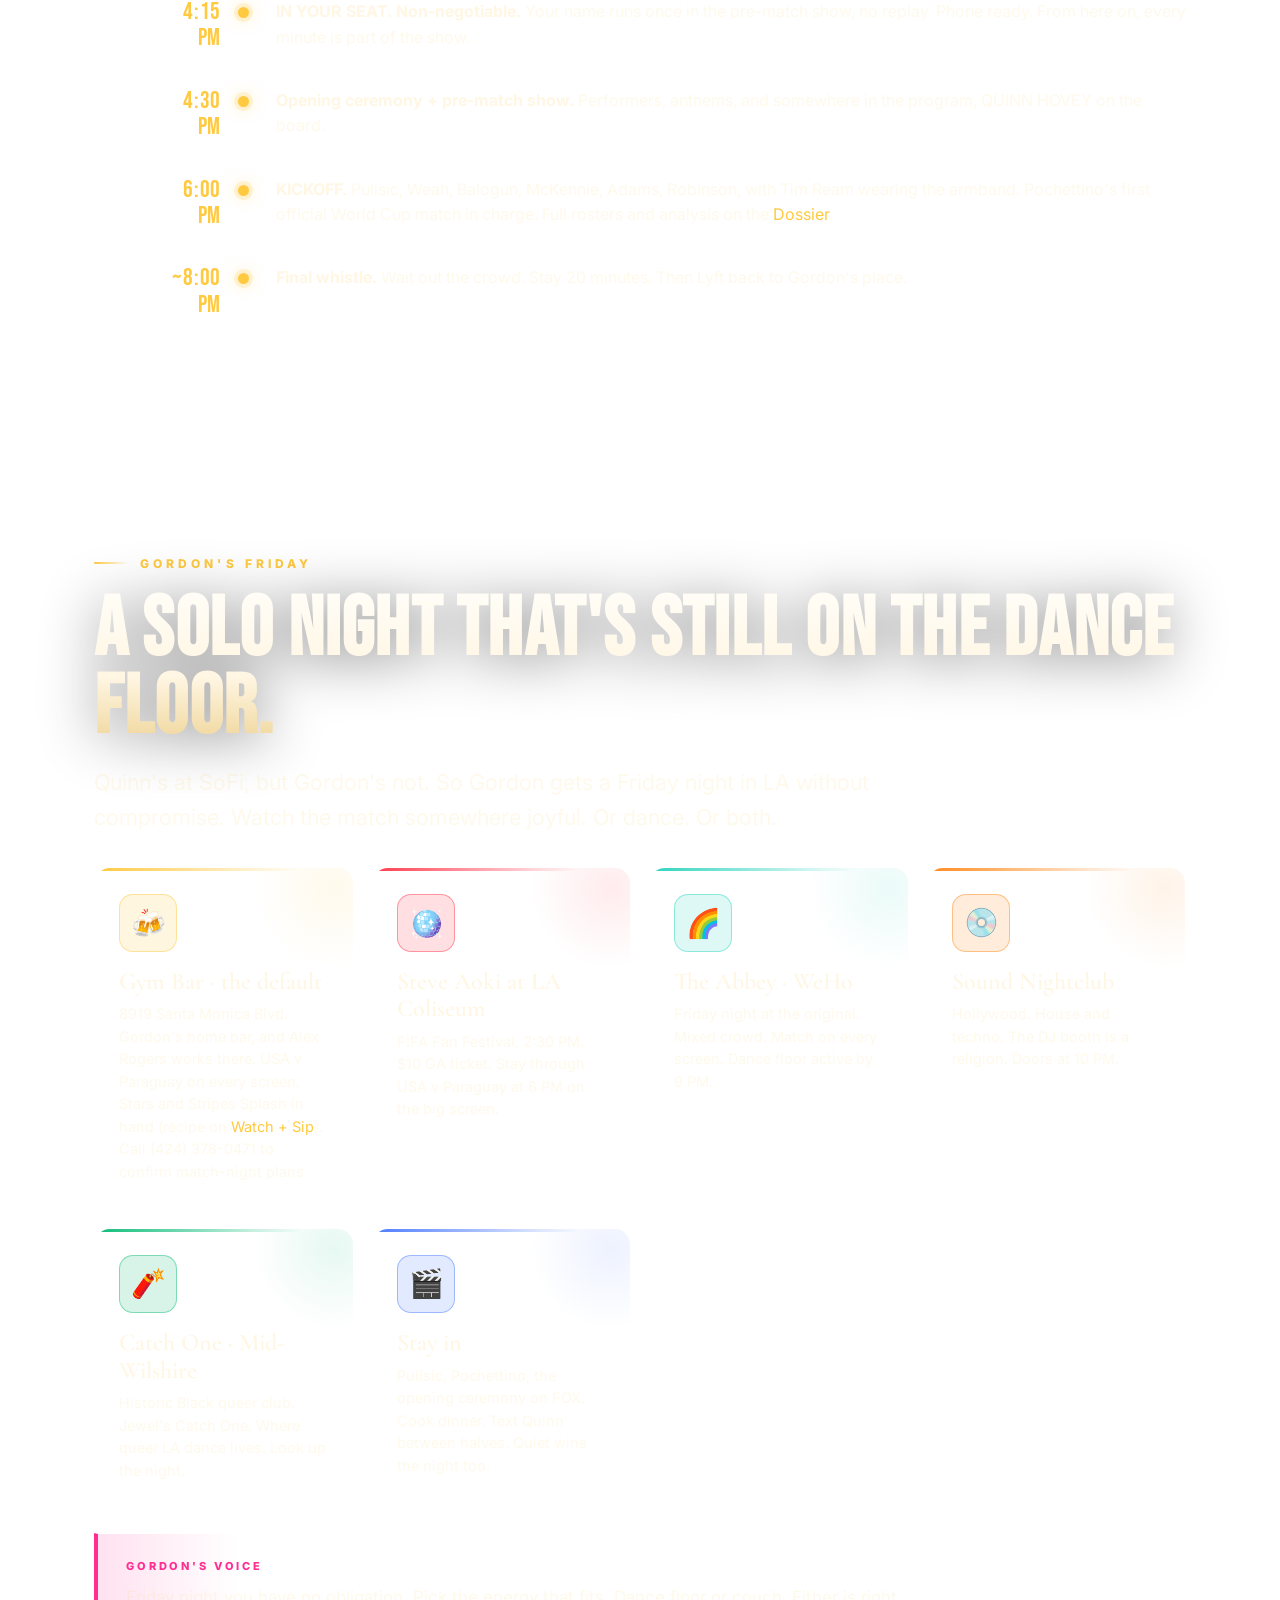
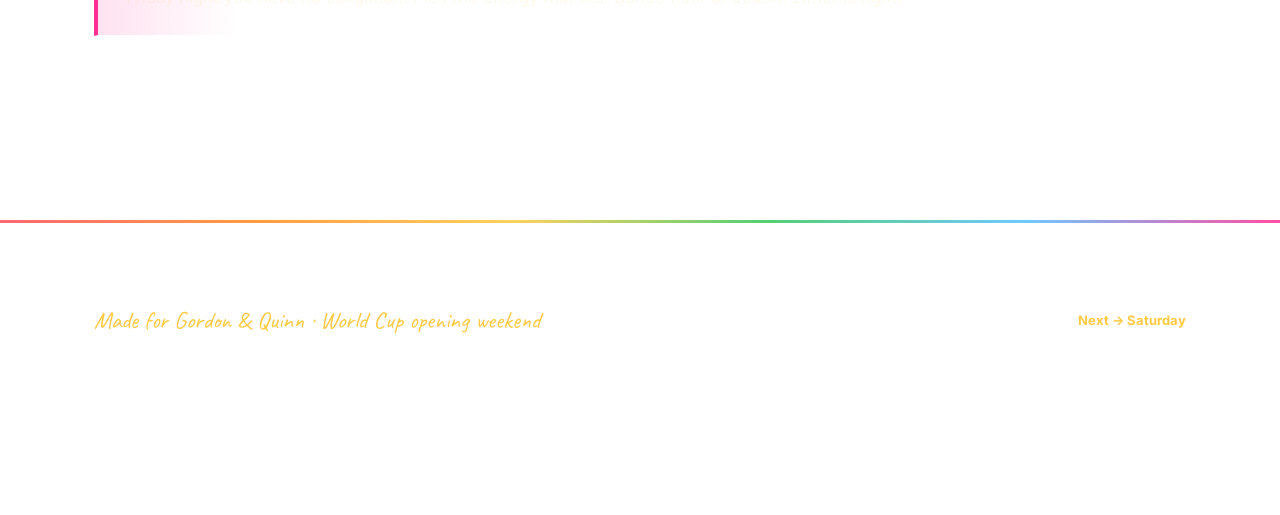
==== commit cfa77926: "Freshen to current: USA won Group D, through to R32 (Jun 20)" ====
--- a/friday.html
+++ b/friday.html
@@ -46,17 +46,42 @@
 <section class="section">
   <div class="wrap">
     <div class="match-card">
-      <div class="label">USA opener · SoFi Stadium</div>
+      <div class="label">USA opener · SoFi Stadium · FINAL</div>
       <div class="teams">
-        <div class="team"><span class="flag">🇺🇸</span>USA</div>
-        <div class="vs">vs</div>
-        <div class="team"><span class="flag">🇵🇾</span>Paraguay</div>
+        <div class="team"><span class="flag">🇺🇸</span>USA <strong>4</strong></div>
+        <div class="vs">–</div>
+        <div class="team"><span class="flag">🇵🇾</span>Paraguay <strong>1</strong></div>
       </div>
       <div class="details">
-        <span>6:00 PM PT</span>
+        <span>Full time</span>
         <span>SoFi Stadium</span>
-        <span>Pochettino vs Alfaro</span>
-        <span>Group D</span>
+        <span>Balogun brace</span>
+        <span>Top of Group D</span>
+      </div>
+    </div>
+  </div>
+</section>
+
+<section class="section">
+  <div class="wrap">
+    <div class="eyebrow" style="color: var(--gold);">Full time · USA 4, Paraguay 1</div>
+    <h2 class="display">Quinn picked the right night.</h2>
+    <p class="lede" style="margin-top: 18px;">The home World Cup opened with a statement. A Paraguay own goal off Damián Bobadilla in the 7th got it started, Folarin Balogun struck twice (31' and a first-half stoppage-time finish at 45'+5'), and Giovanni Reyna sealed it deep in stoppage at 90'+8'. Julio Enciso pulled one back for Paraguay at 73'. Christian Pulisic ran the show as the creator. USA sit top of Group D, three points, plus three. Quinn was in the building, and his name was on the board.</p>
+    <div class="cards-grid" style="margin-top: 24px;">
+      <div class="fact-card green">
+        <div class="icon">⚽</div>
+        <h4>The goals</h4>
+        <p>Bobadilla own goal 7'. Balogun 31'. Balogun 45'+5'. Reyna 90'+8'. Enciso 73' for Paraguay.</p>
+      </div>
+      <div class="fact-card blue">
+        <div class="icon">🎯</div>
+        <h4>The creator</h4>
+        <p>Christian Pulisic provided, the standout in a performance that did exactly what an opener should.</p>
+      </div>
+      <div class="fact-card gold">
+        <div class="icon">🏆</div>
+        <h4>The table</h4>
+        <p>USA top Group D with three points and a plus-three goal difference. Australia next, June 19 at Lumen Field, Seattle.</p>
       </div>
     </div>
   </div>
